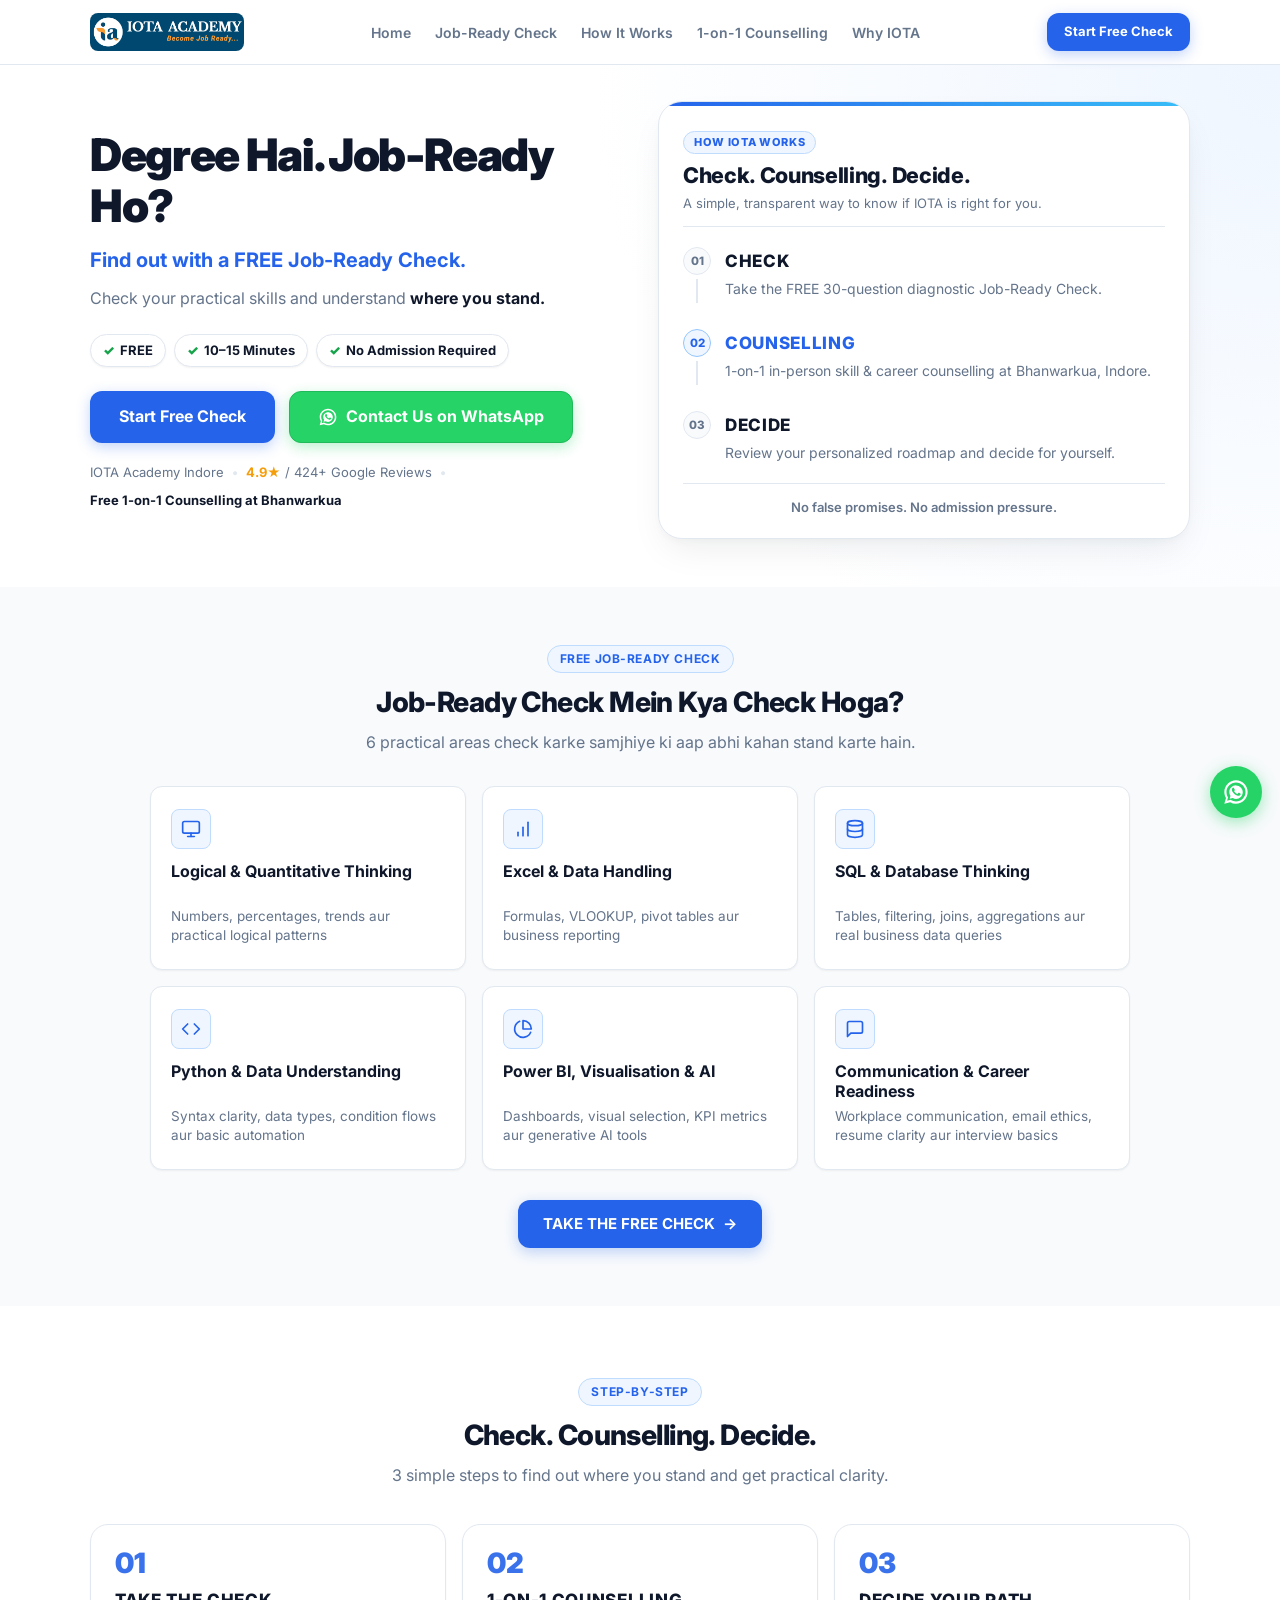
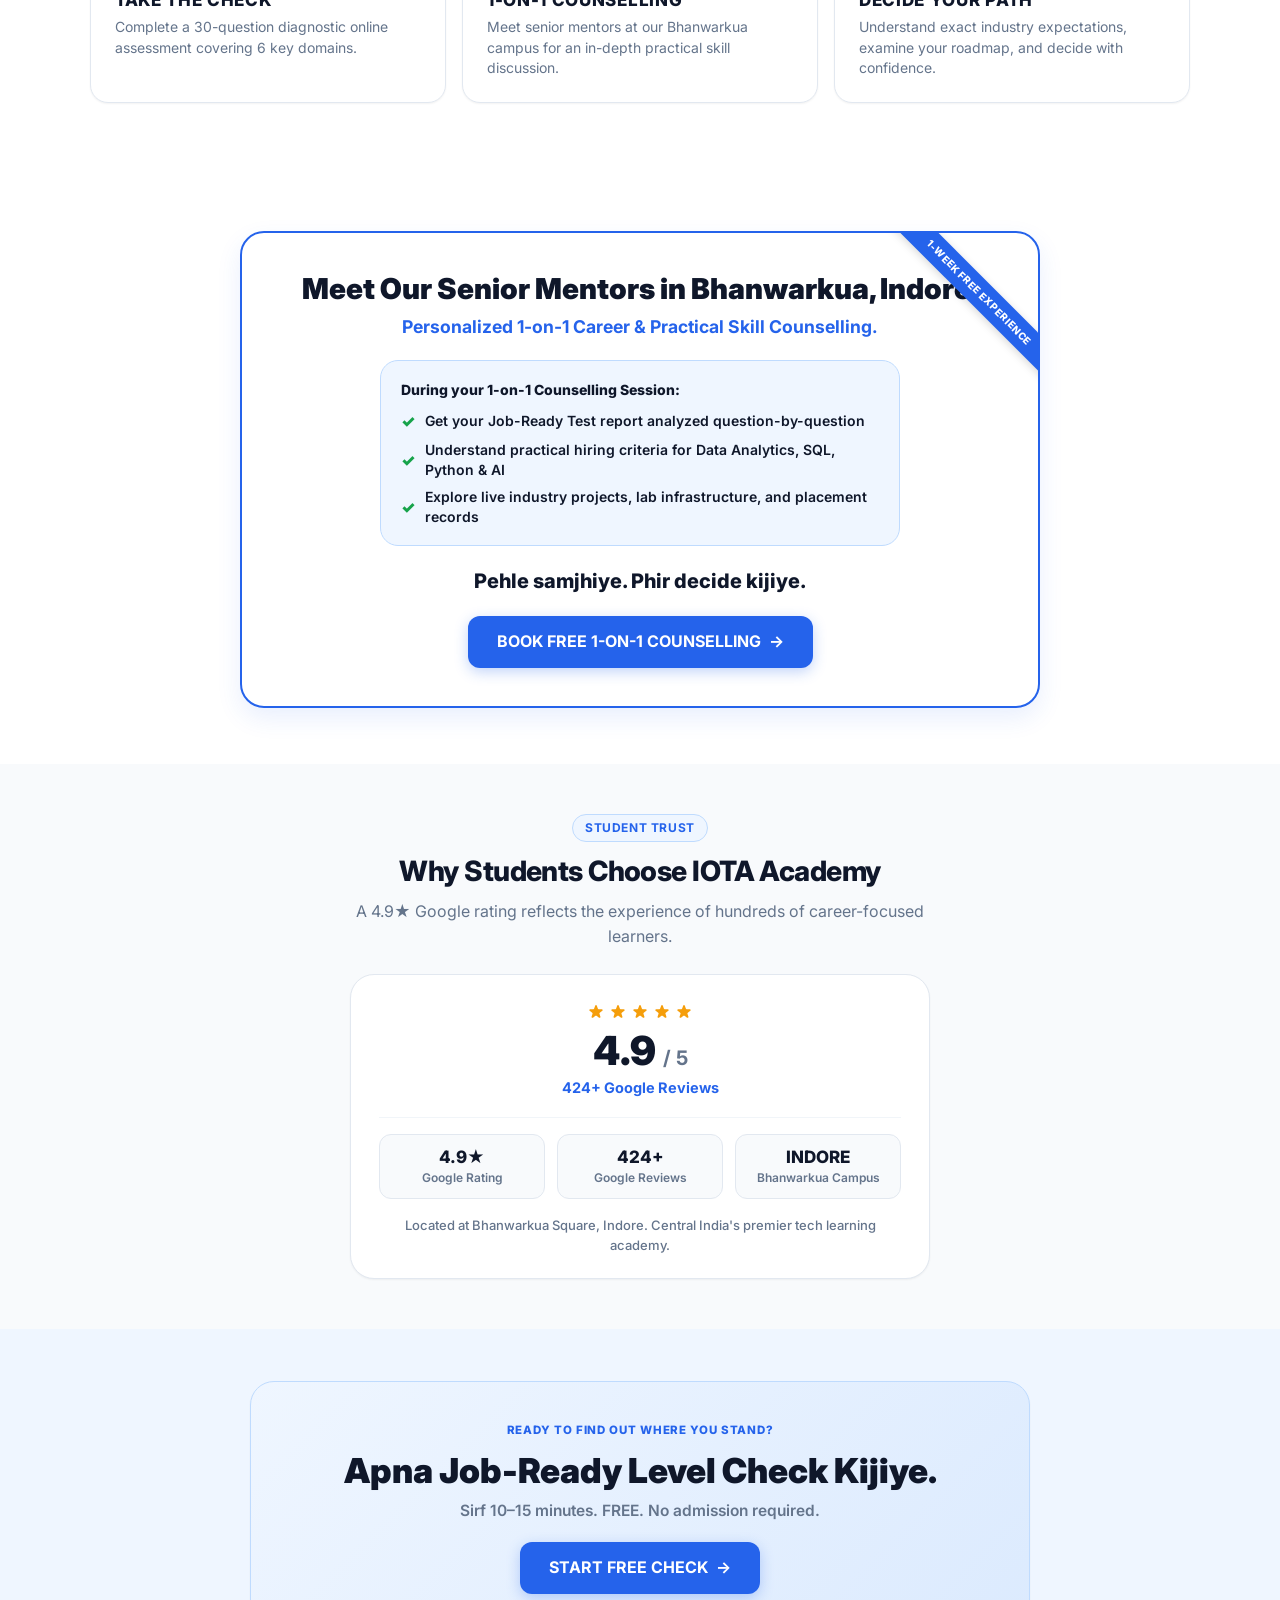
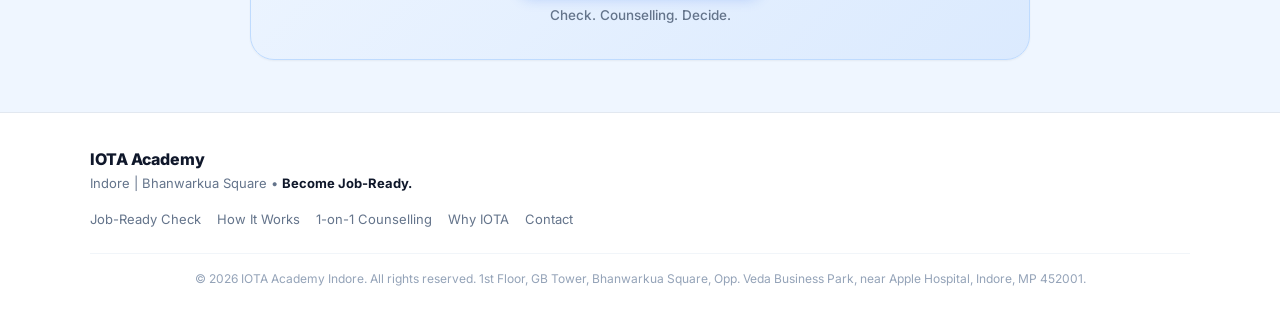
==== indore.html @ 4bb3e41c "update the indore and mandsaur html page with timer" ====
<!DOCTYPE html>
<html lang="en">

<head>
  <meta charset="UTF-8" />
  <meta name="viewport" content="width=device-width, initial-scale=1.0, maximum-scale=5.0" />

  <!-- SEO & Social Meta Tags -->
  <title>FREE Job-Ready Check | IOTA Academy Indore</title>
  <meta name="description"
    content="Take the FREE Job-Ready Check by IOTA Academy Indore (Bhanwarkua). Check your practical skills in Data Analytics, Python, SQL, Power BI & AI and understand where you stand." />
  <meta name="robots" content="index, follow" />

  <!-- Open Graph / Meta Ads Sharing -->
  <meta property="og:type" content="website" />
  <meta property="og:title" content="FREE Job-Ready Check | IOTA Academy Indore" />
  <meta property="og:description"
    content="Check practical skills in Data Analytics, SQL, Python, Excel & AI for free in 10–15 minutes. Bhanwarkua Square, Indore." />
  <meta property="og:site_name" content="IOTA Academy Indore" />

  <!-- Google Font: Inter -->
  <link rel="preconnect" href="https://fonts.googleapis.com" />
  <link rel="preconnect" href="https://fonts.gstatic.com" crossorigin />
  <link href="https://fonts.googleapis.com/css2?family=Inter:wght@400;500;600;700;800;900&display=swap"
    rel="stylesheet" />

  <!-- Main Stylesheet -->
  <link rel="stylesheet" href="css/style.css" />
</head>

<body>

  <!-- =======================================================================
       STICKY HEADER
       ======================================================================= -->
  <header class="site-header" id="site-header">
    <div class="container">
      <div class="header-inner">

        <!-- Brand Logo -->
        <a href="#top" class="brand-logo" aria-label="IOTA Academy Indore Home">
          <img src="logo.jpg" alt="IOTA Academy Logo" class="brand-logo-img" id="brand-logo-img" width="38"
            height="38" />
        </a>

        <!-- Desktop Nav -->
        <nav class="desktop-nav" aria-label="Main Navigation">
          <a href="#top">Home</a>
          <a href="#what-you-check">Job-Ready Check</a>
          <a href="#how-it-works">How It Works</a>
          <a href="#counselling">1-on-1 Counselling</a>
          <a href="#trust">Why IOTA</a>
        </nav>

        <!-- Header CTA -->
        <div class="header-action">
          <button type="button" class="btn btn-primary header-cta-btn js-start-check" id="header-start-btn">
            Start Free Check
          </button>
        </div>

      </div>
    </div>
  </header>

  <!-- =======================================================================
       HERO SECTION
       ======================================================================= -->
  <section class="hero-section" id="top">
    <div class="container">
      <div class="hero-grid">

        <!-- Hero Content (Left) -->
        <div class="hero-content">

          <!-- Exact H1 Copy Required -->
          <h1 class="hero-title">Degree Hai. Job-Ready Ho?</h1>

          <!-- Exact H3 Copy Required -->
          <h3 class="hero-subtitle">Find out with a FREE Job-Ready Check.</h3>

          <p class="hero-description">
            Check your practical skills and understand <strong>where you stand.</strong>
          </p>

          <!-- 3 Benefit Badges Required -->
          <div class="benefit-badges-row">
            <span class="benefit-badge">
              <span class="check-icon">✓</span> FREE
            </span>
            <span class="benefit-badge">
              <span class="check-icon">✓</span> 10–15 Minutes
            </span>
            <span class="benefit-badge">
              <span class="check-icon">✓</span> No Admission Required
            </span>
          </div>

          <!-- Primary CTA & WhatsApp Contact -->
          <div class="hero-cta-wrapper">
            <button type="button" class="btn btn-primary btn-lg js-start-check" id="hero-primary-cta">
              Start Free Check
            </button>
            <a href="https://wa.me/917024040225?text=Hi%20IOTA%20Academy%20Indore%2C%20I%20want%20to%20connect%20regarding%20the%20Job-Ready%20Check."
              target="_blank" rel="noopener noreferrer" class="btn btn-whatsapp btn-lg js-whatsapp-link"
              data-wa-type="HERO_CONTACT" id="hero-whatsapp-cta" title="Chat on WhatsApp (7024040225)">
              <svg class="btn-wa-icon" viewBox="0 0 24 24" width="20" height="20" fill="currentColor"
                aria-hidden="true">
                <path
                  d="M12.031 6.172c-3.181 0-5.767 2.586-5.768 5.766-.001 1.298.38 2.27 1.019 3.287l-.711 2.598 2.664-.698c.95.518 1.777.781 2.796.781 3.182 0 5.768-2.587 5.768-5.768.001-3.182-2.585-5.768-5.768-5.768zm3.393 8.3c-.149.418-.752.766-1.049.809-.272.039-.623.072-1.012-.054-.251-.081-.575-.195-1.013-.383-1.848-.795-3.047-2.673-3.14-2.797-.093-.124-.753-1.002-.753-1.912 0-.91.477-1.357.647-1.543.17-.186.372-.232.496-.232.124 0 .248.001.356.006.114.006.267-.043.418.32.155.372.528 1.288.574 1.381.047.093.078.202.016.326-.062.124-.093.202-.186.31-.093.109-.196.243-.28.326-.093.093-.19.195-.082.381.109.186.482.795 1.034 1.286.711.633 1.311.83 1.497.923.186.093.295.078.404-.047.109-.124.466-.543.59-.73.124-.186.248-.155.418-.093.17.062 1.086.512 1.272.605.186.093.31.14.356.217.047.078.047.45-.102.868zM12 2C6.477 2 2 6.477 2 12c0 1.89.525 3.66 1.438 5.168L2 22l4.98-1.306A9.957 9.957 0 0 0 12 22c5.523 0 10-4.477 10-10S17.523 2 12 2zm0 18.167c-1.604 0-3.096-.454-4.364-1.238l-.313-.193-2.947.773.786-2.87-.212-.338A8.132 8.132 0 0 1 3.833 12c0-4.503 3.664-8.167 8.167-8.167 4.503 0 8.167 3.664 8.167 8.167 0 4.503-3.664 8.167-8.167 8.167z" />
              </svg>
              <span>Contact Us on WhatsApp</span>
            </a>
          </div>

          <!-- Trust & Social Proof Note -->
          <div class="hero-footer-note">
            <span>IOTA Academy Indore</span>
            <span class="dot-sep">•</span>
            <span class="hero-rating-note"><span class="hero-star">4.9★</span> / 424+ Google Reviews</span>
            <span class="dot-sep">•</span>
            <strong>Free 1-on-1 Counselling at Bhanwarkua</strong>
          </div>
        </div>

        <!-- How IOTA Works Card (Right: Check > Counselling > Decide) -->
        <div class="how-iota-card" aria-label="How IOTA Works">
          <div class="how-iota-header">
            <span class="how-iota-tag">HOW IOTA WORKS</span>
            <h3 class="how-iota-title">Check. Counselling. Decide.</h3>
            <p class="how-iota-subheading">A simple, transparent way to know if IOTA is right for you.</p>
          </div>

          <div class="how-iota-steps">
            <!-- STEP 01: CHECK -->
            <div class="how-step-item">
              <div class="step-indicator">
                <span class="step-num">01</span>
                <span class="step-line" aria-hidden="true"></span>
              </div>
              <div class="step-content">
                <h4 class="step-title">CHECK</h4>
                <p class="step-desc">Take the FREE 30-question diagnostic Job-Ready Check.</p>
              </div>
            </div>

            <!-- STEP 02: COUNSELLING (Subtle accent) -->
            <div class="how-step-item how-step-accent">
              <div class="step-indicator">
                <span class="step-num step-num-accent">02</span>
                <span class="step-line" aria-hidden="true"></span>
              </div>
              <div class="step-content">
                <h4 class="step-title">COUNSELLING</h4>
                <p class="step-desc">1-on-1 in-person skill & career counselling at Bhanwarkua, Indore.</p>
              </div>
            </div>

            <!-- STEP 03: DECIDE -->
            <div class="how-step-item">
              <div class="step-indicator">
                <span class="step-num">03</span>
              </div>
              <div class="step-content">
                <h4 class="step-title">DECIDE</h4>
                <p class="step-desc">Review your personalized roadmap and decide for yourself.</p>
              </div>
            </div>
          </div>

          <!-- Bottom Reassurance -->
          <div class="how-iota-footer">
            <p class="how-footer-text">No false promises. No admission pressure.</p>
          </div>
        </div>

      </div>
    </div>
  </section>

  <!-- =======================================================================
       WHAT WILL YOU CHECK SECTION
       ======================================================================= -->
  <section class="section-padding bg-slate-section" id="what-you-check">
    <div class="container">
      <div class="section-header">
        <span class="section-tag">FREE JOB-READY CHECK</span>
        <h2 class="section-title">Job-Ready Check Mein Kya Check Hoga?</h2>
        <p class="section-subtitle">
          6 practical areas check karke samjhiye ki aap abhi kahan stand karte hain.
        </p>
      </div>

      <div class="skills-grid">
        <!-- Card 1: Logical & Quantitative Thinking -->
        <div class="skill-card">
          <div class="skill-icon-wrap" aria-hidden="true">
            <svg class="skill-icon" viewBox="0 0 24 24" width="20" height="20" fill="none" stroke="currentColor"
              stroke-width="2" stroke-linecap="round" stroke-linejoin="round">
              <rect x="2" y="3" width="20" height="14" rx="2" ry="2"></rect>
              <line x1="8" y1="21" x2="16" y2="21"></line>
              <line x1="12" y1="17" x2="12" y2="21"></line>
            </svg>
          </div>
          <div class="skill-info">
            <h3 class="skill-title">Logical & Quantitative Thinking</h3>
            <p class="skill-desc">Numbers, percentages, trends aur practical logical patterns</p>
          </div>
        </div>

        <!-- Card 2: Excel & Data Handling -->
        <div class="skill-card">
          <div class="skill-icon-wrap" aria-hidden="true">
            <svg class="skill-icon" viewBox="0 0 24 24" width="20" height="20" fill="none" stroke="currentColor"
              stroke-width="2" stroke-linecap="round" stroke-linejoin="round">
              <line x1="12" y1="20" x2="12" y2="10"></line>
              <line x1="18" y1="20" x2="18" y2="4"></line>
              <line x1="6" y1="20" x2="6" y2="16"></line>
            </svg>
          </div>
          <div class="skill-info">
            <h3 class="skill-title">Excel & Data Handling</h3>
            <p class="skill-desc">Formulas, VLOOKUP, pivot tables aur business reporting</p>
          </div>
        </div>

        <!-- Card 3: SQL & Database Thinking -->
        <div class="skill-card">
          <div class="skill-icon-wrap" aria-hidden="true">
            <svg class="skill-icon" viewBox="0 0 24 24" width="20" height="20" fill="none" stroke="currentColor"
              stroke-width="2" stroke-linecap="round" stroke-linejoin="round">
              <ellipse cx="12" cy="5" rx="9" ry="3"></ellipse>
              <path d="M21 12c0 1.66-4 3-9 3s-9-1.34-9-3"></path>
              <path d="M3 5v14c0 1.66 4 3 9 3s9-1.34 9-3V5"></path>
            </svg>
          </div>
          <div class="skill-info">
            <h3 class="skill-title">SQL & Database Thinking</h3>
            <p class="skill-desc">Tables, filtering, joins, aggregations aur real business data queries</p>
          </div>
        </div>

        <!-- Card 4: Python & Data Understanding -->
        <div class="skill-card">
          <div class="skill-icon-wrap" aria-hidden="true">
            <svg class="skill-icon" viewBox="0 0 24 24" width="20" height="20" fill="none" stroke="currentColor"
              stroke-width="2" stroke-linecap="round" stroke-linejoin="round">
              <polyline points="16 18 22 12 16 6"></polyline>
              <polyline points="8 6 2 12 8 18"></polyline>
            </svg>
          </div>
          <div class="skill-info">
            <h3 class="skill-title">Python & Data Understanding</h3>
            <p class="skill-desc">Syntax clarity, data types, condition flows aur basic automation</p>
          </div>
        </div>

        <!-- Card 5: Power BI, Visualisation & AI -->
        <div class="skill-card">
          <div class="skill-icon-wrap" aria-hidden="true">
            <svg class="skill-icon" viewBox="0 0 24 24" width="20" height="20" fill="none" stroke="currentColor"
              stroke-width="2" stroke-linecap="round" stroke-linejoin="round">
              <path d="M21.21 15.89A10 10 0 1 1 8 2.83"></path>
              <path d="M22 12A10 10 0 0 0 12 2v10z"></path>
            </svg>
          </div>
          <div class="skill-info">
            <h3 class="skill-title">Power BI, Visualisation & AI</h3>
            <p class="skill-desc">Dashboards, visual selection, KPI metrics aur generative AI tools</p>
          </div>
        </div>

        <!-- Card 6: Communication & Career Readiness -->
        <div class="skill-card">
          <div class="skill-icon-wrap" aria-hidden="true">
            <svg class="skill-icon" viewBox="0 0 24 24" width="20" height="20" fill="none" stroke="currentColor"
              stroke-width="2" stroke-linecap="round" stroke-linejoin="round">
              <path d="M21 15a2 2 0 0 1-2 2H7l-4 4V5a2 2 0 0 1 2-2h14a2 2 0 0 1 2 2z"></path>
            </svg>
          </div>
          <div class="skill-info">
            <h3 class="skill-title">Communication & Career Readiness</h3>
            <p class="skill-desc">Workplace communication, email ethics, resume clarity aur interview basics</p>
          </div>
        </div>
      </div>

      <!-- Mid CTA -->
      <div class="section-cta-wrap">
        <button type="button" class="btn btn-primary js-start-check" id="skills-cta-btn">
          TAKE THE FREE CHECK
          <span aria-hidden="true">→</span>
        </button>
      </div>
    </div>
  </section>

  <!-- =======================================================================
       HOW IT WORKS SECTION (Check > Counselling > Decide)
       ======================================================================= -->
  <section class="section-padding bg-white" id="how-it-works">
    <div class="container">
      <div class="section-header">
        <span class="section-tag">Step-by-Step</span>
        <h2 class="section-title">Check. Counselling. Decide.</h2>
        <p class="section-subtitle">
          3 simple steps to find out where you stand and get practical clarity.
        </p>
      </div>

      <div class="steps-grid">
        <!-- Step 1 -->
        <div class="step-card">
          <div class="step-number">01</div>
          <h3 class="step-title">Take the Check</h3>
          <p class="step-desc">Complete a 30-question diagnostic online assessment covering 6 key domains.</p>
        </div>

        <!-- Step 2 -->
        <div class="step-card">
          <div class="step-number">02</div>
          <h3 class="step-title">1-on-1 Counselling</h3>
          <p class="step-desc">Meet senior mentors at our Bhanwarkua campus for an in-depth practical skill discussion.</p>
        </div>

        <!-- Step 3 -->
        <div class="step-card">
          <div class="step-number">03</div>
          <h3 class="step-title">Decide Your Path</h3>
          <p class="step-desc">Understand exact industry expectations, examine your roadmap, and decide with confidence.</p>
        </div>
      </div>
    </div>
  </section>

  <!-- =======================================================================
       1-ON-1 COUNSELLING SECTION (Indore Bhanwarkua Campus)
       ======================================================================= -->
  <section class="experience-section bg-white" id="counselling">
    <div class="container">
      <div class="experience-banner-card">

        <h2 class="experience-title">Meet Our Senior Mentors in Bhanwarkua, Indore.</h2>
        <h3 class="experience-subheading">Personalized 1-on-1 Career & Practical Skill Counselling.</h3>

        <div class="experience-checklist">
          <div class="checklist-intro">During your 1-on-1 Counselling Session:</div>
          <div class="checklist-item">
            <span class="chk">✓</span>
            <span>Get your Job-Ready Test report analyzed question-by-question</span>
          </div>
          <div class="checklist-item">
            <span class="chk">✓</span>
            <span>Understand practical hiring criteria for Data Analytics, SQL, Python & AI</span>
          </div>
          <div class="checklist-item">
            <span class="chk">✓</span>
            <span>Explore live industry projects, lab infrastructure, and placement records</span>
          </div>
        </div>

        <div class="experience-tagline">Pehle samjhiye. Phir decide kijiye.</div>

        <button type="button" class="btn btn-primary btn-lg js-book-counselling" id="counselling-cta-btn">
          BOOK FREE 1-ON-1 COUNSELLING
          <span aria-hidden="true">→</span>
        </button>
      </div>
    </div>
  </section>

  <!-- =======================================================================
       TRUST SECTION (4.9★ / 424+ Reviews)
       ======================================================================= -->
  <section class="section-padding bg-slate-section" id="trust">
    <div class="container">
      <div class="section-header trust-header">
        <span class="section-tag">STUDENT TRUST</span>
        <h2 class="section-title">Why Students Choose IOTA Academy</h2>
        <p class="section-subtitle">
          A 4.9★ Google rating reflects the experience of hundreds of career-focused learners.
        </p>
      </div>

      <div class="trust-stat-box">
        <!-- Main Review Proof -->
        <div class="trust-rating-main">
          <div class="trust-stars-row" aria-label="5 out of 5 stars">
            <svg class="star-icon" viewBox="0 0 20 20" fill="currentColor" width="18" height="18" aria-hidden="true">
              <path
                d="M9.049 2.927c.3-.921 1.603-.921 1.902 0l1.07 3.292a1 1 0 00.95.69h3.462c.969 0 1.371 1.24.588 1.81l-2.8 2.034a1 1 0 00-.364 1.118l1.07 3.292c.3.921-.755 1.688-1.54 1.118l-2.8-2.034a1 1 0 00-1.175 0l-2.8 2.034c-.784.57-1.838-.197-1.539-1.118l1.07-3.292a1 1 0 00-.364-1.118L2.98 8.72c-.783-.57-.38-1.81.588-1.81h3.461a1 1 0 00.951-.69l1.07-3.292z" />
            </svg>
            <svg class="star-icon" viewBox="0 0 20 20" fill="currentColor" width="18" height="18" aria-hidden="true">
              <path
                d="M9.049 2.927c.3-.921 1.603-.921 1.902 0l1.07 3.292a1 1 0 00.95.69h3.462c.969 0 1.371 1.24.588 1.81l-2.8 2.034a1 1 0 00-.364 1.118l1.07 3.292c.3.921-.755 1.688-1.54 1.118l-2.8-2.034a1 1 0 00-1.175 0l-2.8 2.034c-.784.57-1.838-.197-1.539-1.118l1.07-3.292a1 1 0 00-.364-1.118L2.98 8.72c-.783-.57-.38-1.81.588-1.81h3.461a1 1 0 00.951-.69l1.07-3.292z" />
            </svg>
            <svg class="star-icon" viewBox="0 0 20 20" fill="currentColor" width="18" height="18" aria-hidden="true">
              <path
                d="M9.049 2.927c.3-.921 1.603-.921 1.902 0l1.07 3.292a1 1 0 00.95.69h3.462c.969 0 1.371 1.24.588 1.81l-2.8 2.034a1 1 0 00-.364 1.118l1.07 3.292c.3.921-.755 1.688-1.54 1.118l-2.8-2.034a1 1 0 00-1.175 0l-2.8 2.034c-.784.57-1.838-.197-1.539-1.118l1.07-3.292a1 1 0 00-.364-1.118L2.98 8.72c-.783-.57-.38-1.81.588-1.81h3.461a1 1 0 00.951-.69l1.07-3.292z" />
            </svg>
            <svg class="star-icon" viewBox="0 0 20 20" fill="currentColor" width="18" height="18" aria-hidden="true">
              <path
                d="M9.049 2.927c.3-.921 1.603-.921 1.902 0l1.07 3.292a1 1 0 00.95.69h3.462c.969 0 1.371 1.24.588 1.81l-2.8 2.034a1 1 0 00-.364 1.118l1.07 3.292c.3.921-.755 1.688-1.54 1.118l-2.8-2.034a1 1 0 00-1.175 0l-2.8 2.034c-.784.57-1.838-.197-1.539-1.118l1.07-3.292a1 1 0 00-.364-1.118L2.98 8.72c-.783-.57-.38-1.81.588-1.81h3.461a1 1 0 00.951-.69l1.07-3.292z" />
            </svg>
            <svg class="star-icon" viewBox="0 0 20 20" fill="currentColor" width="18" height="18" aria-hidden="true">
              <path
                d="M9.049 2.927c.3-.921 1.603-.921 1.902 0l1.07 3.292a1 1 0 00.95.69h3.462c.969 0 1.371 1.24.588 1.81l-2.8 2.034a1 1 0 00-.364 1.118l1.07 3.292c.3.921-.755 1.688-1.54 1.118l-2.8-2.034a1 1 0 00-1.175 0l-2.8 2.034c-.784.57-1.838-.197-1.539-1.118l1.07-3.292a1 1 0 00-.364-1.118L2.98 8.72c-.783-.57-.38-1.81.588-1.81h3.461a1 1 0 00.951-.69l1.07-3.292z" />
            </svg>
          </div>

          <div class="trust-score">
            4.9 <span class="trust-scale">/ 5</span>
          </div>
          <div class="trust-reviews-count">424+ Google Reviews</div>
        </div>

        <!-- 3 Compact Supporting Trust Proof Blocks -->
        <div class="trust-signals-row">
          <div class="trust-signal-item">
            <span class="trust-signal-value">4.9★</span>
            <span class="trust-signal-label">Google Rating</span>
          </div>
          <div class="trust-signal-item">
            <span class="trust-signal-value">424+</span>
            <span class="trust-signal-label">Google Reviews</span>
          </div>
          <div class="trust-signal-item">
            <span class="trust-signal-value">INDORE</span>
            <span class="trust-signal-label">Bhanwarkua Campus</span>
          </div>
        </div>

        <p class="trust-branch-note">
          Located at Bhanwarkua Square, Indore. Central India's premier tech learning academy.
        </p>
      </div>
    </div>
  </section>

  <!-- =======================================================================
       FINAL CTA SECTION
       ======================================================================= -->
  <section class="section-padding bg-light-blue-section" id="final-cta">
    <div class="container">
      <div class="final-cta-card">
        <span class="final-cta-tag">READY TO FIND OUT WHERE YOU STAND?</span>
        <h2 class="final-cta-title">Apna Job-Ready Level Check Kijiye.</h2>
        <p class="final-cta-sub">Sirf 10–15 minutes. FREE. No admission required.</p>

        <div class="final-cta-action">
          <button type="button" class="btn btn-primary btn-lg js-start-check" id="final-cta-btn">
            START FREE CHECK
            <span aria-hidden="true">→</span>
          </button>
        </div>

        <p class="final-cta-reassurance">Check. Counselling. Decide.</p>
      </div>
    </div>
  </section>

  <!-- =======================================================================
       FOOTER
       ======================================================================= -->
  <footer class="site-footer">
    <div class="container">
      <div class="footer-top">
        <div class="footer-brand">
          <h4>IOTA Academy</h4>
          <p>Indore | Bhanwarkua Square • <strong>Become Job-Ready.</strong></p>
        </div>
        <div class="footer-nav">
          <a href="#top" class="js-start-check">Job-Ready Check</a>
          <a href="#how-it-works">How It Works</a>
          <a href="#counselling">1-on-1 Counselling</a>
          <a href="#trust">Why IOTA</a>
          <a href="#" class="js-whatsapp-link" data-wa-type="DEFAULT">Contact</a>
        </div>
      </div>
      <div class="footer-bottom">
        &copy; <span id="current-year">2025</span> IOTA Academy Indore. All rights reserved. 1st Floor, GB Tower, Bhanwarkua Square, Opp. Veda Business Park, near Apple Hospital, Indore, MP 452001.
      </div>
    </div>
  </footer>

  <!-- =======================================================================
       STICKY MOBILE CTA (Always visible on mobile scroll)
       ======================================================================= -->
  <div class="sticky-mobile-cta" id="sticky-mobile-cta">
    <button type="button" class="btn btn-primary btn-full js-start-check" id="mobile-sticky-btn">
      START FREE JOB-READY CHECK →
    </button>
  </div>

  <!-- =======================================================================
       FLOATING WHATSAPP BUTTON
       ======================================================================= -->
  <button type="button" class="floating-whatsapp-btn js-whatsapp-link" data-wa-type="DEFAULT"
    aria-label="Contact IOTA Academy Indore on WhatsApp" title="Chat on WhatsApp">
    <svg class="floating-wa-icon" viewBox="0 0 24 24" width="28" height="28" fill="currentColor" aria-hidden="true">
      <path
        d="M12.031 6.172c-3.181 0-5.767 2.586-5.768 5.766-.001 1.298.38 2.27 1.019 3.287l-.711 2.598 2.664-.698c.95.518 1.777.781 2.796.781 3.182 0 5.768-2.587 5.768-5.768.001-3.182-2.585-5.768-5.768-5.768zm3.393 8.3c-.149.418-.752.766-1.049.809-.272.039-.623.072-1.012-.054-.251-.081-.575-.195-1.013-.383-1.848-.795-3.047-2.673-3.14-2.797-.093-.124-.753-1.002-.753-1.912 0-.91.477-1.357.647-1.543.17-.186.372-.232.496-.232.124 0 .248.001.356.006.114.006.267-.043.418.32.155.372.528 1.288.574 1.381.047.093.078.202.016.326-.062.124-.093.202-.186.31-.093.109-.196.243-.28.326-.093.093-.19.195-.082.381.109.186.482.795 1.034 1.286.711.633 1.311.83 1.497.923.186.093.295.078.404-.047.109-.124.466-.543.59-.73.124-.186.248-.155.418-.093.17.062 1.086.512 1.272.605.186.093.31.14.356.217.047.078.047.45-.102.868zM12 2C6.477 2 2 6.477 2 12c0 1.89.525 3.66 1.438 5.168L2 22l4.98-1.306A9.957 9.957 0 0 0 12 22c5.523 0 10-4.477 10-10S17.523 2 12 2zm0 18.167c-1.604 0-3.096-.454-4.364-1.238l-.313-.193-2.947.773.786-2.87-.212-.338A8.132 8.132 0 0 1 3.833 12c0-4.503 3.664-8.167 8.167-8.167 4.503 0 8.167 3.664 8.167 8.167 0 4.503-3.664 8.167-8.167 8.167z" />
    </svg>
  </button>

  <!-- =======================================================================
       ASSESSMENT MULTI-STEP MODAL
       ======================================================================= -->
  <div class="modal-overlay hidden" id="assessment-modal" role="dialog" aria-modal="true"
    aria-labelledby="assessment-modal-title">
    <div class="modal-card">

      <!-- Modal Header -->
      <div class="modal-header">
        <h2 class="modal-title" id="assessment-modal-title">
          Job-Ready Check • IOTA Academy Indore
        </h2>
        <div class="modal-header-actions">
          <div class="quiz-timer-badge header-timer-badge hidden" id="header-quiz-timer" aria-label="Time Remaining">
            <svg class="timer-icon" viewBox="0 0 24 24" width="14" height="14" fill="none" stroke="currentColor" stroke-width="2.2" stroke-linecap="round" stroke-linejoin="round">
              <circle cx="12" cy="12" r="10"></circle>
              <polyline points="12 6 12 12 16 14"></polyline>
            </svg>
            <span class="timer-digits" id="header-timer-display">20:00</span>
          </div>
          <button type="button" class="modal-close-btn js-close-modal" aria-label="Close modal">
            ✕
          </button>
        </div>
      </div>

      <!-- Modal Body (Steps Container) -->
      <div class="modal-body" id="modal-body-container">

        <!-- STEP 0: INSTRUCTIONS / GUIDELINES VIEW -->
        <div id="instruction-step-view">
          <div class="instruction-header-box">
            <h3 class="instruction-heading">Test Dene Se Pehle Yeh Zaroor Padhein</h3>
            <p class="instruction-sub">
              Yeh test aapki current practical job-readiness ko accurately measure karne ke liye banaya gaya hai.
            </p>
          </div>

          <div class="instruction-guidelines-wrap">
            <h4 class="guidelines-title">Zaroori Nirdesh (Guidelines):</h4>

            <div class="guidelines-list">
              <div class="guideline-card">
                <span class="guideline-icon">⏱️</span>
                <div class="guideline-text">
                  <strong>20 Minutes Timer:</strong> Test ke liye 20 min milenge. Time khatam hone par test auto-submit ho jayega.
                </div>
              </div>

              <div class="guideline-card">
                <span class="guideline-icon">🎯</span>
                <div class="guideline-text">
                  <strong>Diagnostic Evaluation:</strong> Har question ka answer dhyan se select karein. Negative marking nahi hai.
                </div>
              </div>

              <div class="guideline-card">
                <span class="guideline-icon">🚫</span>
                <div class="guideline-text">
                  <strong>No Guesswork:</strong> Apne actual practical knowledge se answer dein taaki result accurate mile.
                </div>
              </div>

              <div class="guideline-card">
                <span class="guideline-icon">📊</span>
                <div class="guideline-text">
                  <strong>Instant Scorecard:</strong> Test khatam hote hi detailed report milegi.
                </div>
              </div>
            </div>
          </div>

          <!-- Checkbox Confirmation Card -->
          <div class="instruction-confirm-card">
            <label class="confirm-checkbox-label" for="instruction-confirm-checkbox">
              <input type="checkbox" id="instruction-confirm-checkbox" class="confirm-checkbox-input" />
              <span class="custom-checkbox-box" aria-hidden="true"></span>
              <span class="confirm-checkbox-text">
                Maine instructions padh liye hain aur main test shuru karne ke liye taiyar hoon.
              </span>
            </label>
          </div>

          <!-- Proceed Button -->
          <div class="instruction-action-wrap">
            <button type="button" class="btn btn-primary btn-full btn-lg" id="instruction-proceed-btn" disabled>
              Test Shuru Karein (Proceed) →
            </button>
            <p class="instruction-btn-hint" id="instruction-btn-hint">
              Kripya test shuru karne ke liye upar tick karein.
            </p>
          </div>
        </div>

        <!-- STEP 1: QUIZ QUESTIONS VIEW -->
        <div id="quiz-step-view" class="hidden">
          <div class="quiz-top-bar">
            <div class="quiz-meta-row">
              <span class="quiz-counter" id="quiz-counter">Question 1 of 30</span>
              <div class="quiz-timer-badge" id="quiz-timer-badge" aria-label="Time Remaining">
                <svg class="timer-icon" viewBox="0 0 24 24" width="16" height="16" fill="none" stroke="currentColor" stroke-width="2.2" stroke-linecap="round" stroke-linejoin="round">
                  <circle cx="12" cy="12" r="10"></circle>
                  <polyline points="12 6 12 12 16 14"></polyline>
                </svg>
                <span class="timer-label">Time Left:</span>
                <span class="timer-digits" id="quiz-timer-display">20:00</span>
              </div>
              <span class="quiz-category-tag" id="quiz-category-badge">🧮 Logical & Quantitative Thinking</span>
            </div>
            <div class="progress-track" role="progressbar" aria-valuenow="10" aria-valuemin="0" aria-valuemax="100">
              <div class="progress-fill" id="quiz-progress-bar"></div>
            </div>
          </div>

          <h3 class="question-heading" id="quiz-question-text">
            Question text loading...
          </h3>

          <div class="options-list" id="quiz-options-container" role="radiogroup">
            <!-- Dynamic options rendered by assessment-indore.js -->
          </div>

          <!-- Mandatory Option Alert -->
          <div class="quiz-error-alert hidden" id="quiz-mandatory-alert" role="alert" aria-live="polite">
            <span class="alert-icon">⚠️</span>
            <span>Aage badhne ke liye kripya ek option select karein.</span>
          </div>

          <!-- Question Navigation -->
          <div class="quiz-nav-row">
            <button type="button" class="btn btn-secondary" id="quiz-prev-btn" style="visibility: hidden;">
              ← Previous
            </button>
            <button type="button" class="btn btn-primary" id="quiz-next-btn">
              Next Question →
            </button>
          </div>
        </div>

        <!-- STEP 2: LEAD CAPTURE VIEW -->
        <div id="lead-step-view" class="hidden">
          <!-- Timeout Alert (Shown only when 20 min timer expires) -->
          <div id="quiz-timeout-alert" class="quiz-timeout-alert hidden" role="alert">
            <span class="timeout-alert-icon">⏰</span>
            <div class="timeout-alert-content">
              <strong class="timeout-alert-title">Samay Samapt (Time's Up)!</strong>
              <p class="timeout-alert-text">
                Aapka 20 minutes ka exam time complete ho gaya hai aur test automatically submit kar diya gaya hai. Kripya apna scorecard dekhne ke liye apni details bharein.
              </p>
            </div>
          </div>

          <div class="lead-view-header">
            <div class="lead-ready-badge">Assessment Complete!</div>
            <h3 class="lead-main-title">Apna Scorecard Dekhein</h3>
            <p class="lead-subtitle">
              Apni details enter karein taaki aapko instant scorecard mil sake.
            </p>
          </div>

          <form id="lead-capture-form" novalidate>
            <div class="form-group">
              <label class="form-label" for="lead-name">Aapka Poora Naam (Full Name) *</label>
              <input type="text" id="lead-name" class="form-control" placeholder="Jaise: Rahul Sharma" required />
            </div>

            <div class="form-group">
              <label class="form-label" for="lead-phone">WhatsApp Number *</label>
              <div class="phone-input-wrap">
                <span class="phone-prefix">+91</span>
                <input type="tel" id="lead-phone" class="form-control" placeholder="10-digit WhatsApp number"
                  maxlength="10" required />
              </div>
            </div>

            <div id="lead-error-msg" class="form-error-msg hidden" role="alert"></div>

            <div style="margin-top: 20px;">
              <button type="submit" class="btn btn-primary btn-full btn-lg" id="lead-submit-btn">
                SHOW MY JOB-READY SCORE
              </button>
            </div>
          </form>
        </div>

        <!-- STEP 3: RESULT PAGE VIEW -->
        <div id="result-step-view" class="hidden">

          <!-- Score Box -->
          <div class="result-header-box">
            <h3 class="result-main-title">Your Job-Ready Score</h3>
            <div class="result-score-highlight" id="result-score-val">-- / 100</div>
            <div class="result-student-tag" id="result-student-name">Report</div>

            <div class="encouraging-box" id="result-encouraging-box">
              <strong style="color: #2563eb; display: block; margin-bottom: 4px;" id="result-stage-title">Report
                Generating...</strong>
              <span id="result-stage-desc">Your personalized job-readiness diagnosis will appear here.</span>
            </div>
          </div>

          <!-- Category Breakdown -->
          <div class="result-skills-wrap">
            <h4 class="result-section-heading">Skill Breakdown</h4>
            <div id="result-categories-container">
              <!-- Rendered dynamically by assessment-indore.js -->
            </div>
          </div>

          <!-- Result CTA Card connecting to Indore Branch -->
          <div class="result-cta-card">
            <h3>Book Your Free 1-on-1 Career Counselling</h3>
            <p>Visit IOTA Academy Indore (Bhanwarkua) and get your practical roadmap, doubts, and skill gaps assessed in person.</p>

            <div class="result-cta-buttons">
              <button type="button" class="btn btn-primary js-book-counselling">
                BOOK FREE 1-ON-1 COUNSELLING
              </button>
              <button type="button" class="btn btn-whatsapp js-whatsapp-link" data-wa-type="AFTER_ASSESSMENT">
                <svg class="btn-wa-icon" viewBox="0 0 24 24" width="18" height="18" fill="currentColor"
                  aria-hidden="true">
                  <path
                    d="M12.031 6.172c-3.181 0-5.767 2.586-5.768 5.766-.001 1.298.38 2.27 1.019 3.287l-.711 2.598 2.664-.698c.95.518 1.777.781 2.796.781 3.182 0 5.768-2.587 5.768-5.768.001-3.182-2.585-5.768-5.768-5.768zm3.393 8.3c-.149.418-.752.766-1.049.809-.272.039-.623.072-1.012-.054-.251-.081-.575-.195-1.013-.383-1.848-.795-3.047-2.673-3.14-2.797-.093-.124-.753-1.002-.753-1.912 0-.91.477-1.357.647-1.543.17-.186.372-.232.496-.232.124 0 .248.001.356.006.114.006.267-.043.418.32.155.372.528 1.288.574 1.381.047.093.078.202.016.326-.062.124-.093.202-.186.31-.093.109-.196.243-.28.326-.093.093-.19.195-.082.381.109.186.482.795 1.034 1.286.711.633 1.311.83 1.497.923.186.093.295.078.404-.047.109-.124.466-.543.59-.73.124-.186.248-.155.418-.093.17.062 1.086.512 1.272.605.186.093.31.14.356.217.047.078.047.45-.102.868zM12 2C6.477 2 2 6.477 2 12c0 1.89.525 3.66 1.438 5.168L2 22l4.98-1.306A9.957 9.957 0 0 0 12 22c5.523 0 10-4.477 10-10S17.523 2 12 2zm0 18.167c-1.604 0-3.096-.454-4.364-1.238l-.313-.193-2.947.773.786-2.87-.212-.338A8.132 8.132 0 0 1 3.833 12c0-4.503 3.664-8.167 8.167-8.167 4.503 0 8.167 3.664 8.167 8.167 0 4.503-3.664 8.167-8.167 8.167z" />
                </svg>
                <span>WhatsApp Us</span>
              </button>
            </div>
          </div>

        </div>

      </div>
    </div>
  </div>

  <!-- =======================================================================
       1-ON-1 COUNSELLING BOOKING MODAL (Indore Bhanwarkua Campus Walk-In)
       ======================================================================= -->
  <div class="modal-overlay hidden" id="counselling-booking-modal" role="dialog" aria-modal="true">
    <div class="modal-card" style="max-width: 480px;">
      <div class="modal-header">
        <h4 style="font-weight: 800; font-size: 15px; color: #0f172a;">
          Book Free 1-on-1 Counselling at Bhanwarkua
        </h4>
        <button type="button" class="modal-close-btn"
          onclick="IOTA_ASSESSMENT.closeCounsellingBooking()">✕</button>
      </div>
      <div class="modal-body">
        <p style="font-size: 13.5px; color: #64748b; margin-bottom: 18px;">
          Meet senior mentors at <strong>IOTA Academy Indore (Bhanwarkua)</strong> for a personalized practical
          skill evaluation and career roadmap session.
        </p>
        <form id="counselling-booking-form">
          <div class="form-group">
            <label class="form-label" for="counselling-name">Your Name</label>
            <input type="text" id="counselling-name" class="form-control" placeholder="Enter your full name" required />
          </div>
          <div class="form-group">
            <label class="form-label" for="counselling-phone">WhatsApp Number</label>
            <div class="phone-input-wrap">
              <span class="phone-prefix">+91</span>
              <input type="tel" id="counselling-phone" class="form-control" placeholder="10-digit number" maxlength="10"
                required />
            </div>
          </div>
          <div class="form-group">
            <label class="form-label" for="counselling-date">
              Preferred Date <span style="font-size: 11px; font-weight: normal; color: #64748b;">(Optional)</span>
            </label>
            <input type="date" id="counselling-date" class="form-control" />
          </div>
          <div class="form-group">
            <label class="form-label" for="counselling-time">
              Preferred Time Slot <span style="font-size: 11px; font-weight: normal; color: #64748b;">(Optional)</span>
            </label>
            <select id="counselling-time" class="form-control">
              <option value="Any Time Slot / Flexible" selected>Any Time Slot / Flexible</option>
              <option value="Morning (10:00 AM - 1:00 PM)">Morning (10:00 AM - 1:00 PM)</option>
              <option value="Afternoon (2:00 PM - 5:00 PM)">Afternoon (2:00 PM - 5:00 PM)</option>
              <option value="Evening (5:00 PM - 7:00 PM)">Evening (5:00 PM - 7:00 PM)</option>
            </select>
          </div>
          <button type="submit" class="btn btn-primary btn-full btn-lg" style="margin-top: 10px;">
            CONFIRM MY FREE 1-ON-1 COUNSELLING
          </button>
        </form>
      </div>
    </div>
  </div>

  <!-- =======================================================================
       SUCCESS CONFIRMATION ALERT MODAL (Call, Address, WhatsApp)
       ======================================================================= -->
  <div class="modal-overlay hidden" id="success-alert-modal" role="dialog" aria-modal="true">
    <div class="modal-card" style="max-width: 480px; text-align: center;">
      <div class="modal-header">
        <h4 style="font-weight: 800; font-size: 15px; color: #0f172a;">
          Request Received
        </h4>
        <button type="button" class="modal-close-btn" onclick="IOTA_ASSESSMENT.closeSuccessModal()">✕</button>
      </div>
      <div class="modal-body" style="padding: 24px 20px;">
        <div class="success-icon-badge">✓</div>
        <h3 id="success-modal-title" style="font-size: 1.35rem; font-weight: 800; color: #0f172a; margin-bottom: 6px;">
          Booking Confirmed!
        </h3>
        <p id="success-modal-desc" style="font-size: 13.5px; color: #64748b; margin-bottom: 20px; line-height: 1.5;">
          Thank you! We have received your details. Our Indore mentor team will connect with you shortly.
        </p>

        <!-- 3 Contact & Location Options -->
        <div class="success-options-grid">

          <!-- 1. CALL OPTION -->
          <a id="success-call-btn" href="tel:7024040225" class="success-action-card success-call">
            <div class="success-action-icon">📞</div>
            <div class="success-action-info">
              <span class="success-action-label">Call Coordinator Directly</span>
              <strong class="success-action-value">+91 7024040225</strong>
            </div>
            <span class="success-action-arrow">→</span>
          </a>

          <!-- 2. WHATSAPP OPTION -->
          <a id="success-wa-btn" href="#" class="success-action-card success-whatsapp js-whatsapp-link"
            data-wa-type="AFTER_ASSESSMENT">
            <div class="success-action-icon">💬</div>
            <div class="success-action-info">
              <span class="success-action-label">Instant Chat on WhatsApp</span>
              <strong class="success-action-value">Connect on WhatsApp</strong>
            </div>
            <span class="success-action-arrow">→</span>
          </a>

          <!-- 3. ADDRESS OPTION -->
          <div class="success-address-card">
            <div class="success-action-icon address-icon">📍</div>
            <div class="success-action-info">
              <span class="success-action-label">IOTA Academy Indore Campus</span>
              <strong class="success-action-value address-value">
                1st Floor, GB Tower, Bhanwarkua Square, Indore
              </strong>
              <span class="success-address-sub">Opp. Veda Business Park, near Apple Hospital, Indore, MP 452001</span>
            </div>
          </div>

          <!-- Maps Direct Directions Button -->
          <a href="https://maps.google.com/?q=IOTA+Academy+Bhanwarkua+Indore" target="_blank" rel="noopener noreferrer"
            class="btn btn-secondary btn-full" style="font-size: 13.5px; min-height: 44px;">
            📍 Open in Google Maps Directions
          </a>

        </div>

        <button type="button" class="btn btn-primary btn-full" style="margin-top: 16px;"
          onclick="IOTA_ASSESSMENT.closeSuccessModal()">
          Done
        </button>
      </div>
    </div>
  </div>

  <!-- =======================================================================
       JAVASCRIPT MODULES (Indore Edition)
       ======================================================================= -->
  <script src="config-indore.js"></script>
  <script src="js/tracking.js"></script>
  <script src="js/questions-indore.js"></script>
  <script src="js/assessment-indore.js"></script>
  <script>
    // Update footer year dynamically
    document.getElementById('current-year').textContent = new Date().getFullYear();
  </script>
</body>

</html>
---- css/style.css ----
/* ==========================================================================
   IOTA ACADEMY MANDSAUR — JOB-READY CHECK
   Production-ready, Mobile-First Stylesheet (Light Theme Only)
   ========================================================================== */

:root {
  /* Color Palette */
  --primary: #2563eb;
  --primary-hover: #1d4ed8;
  --primary-light: #eff6ff;
  --primary-border: #bfdbfe;
  
  --dark-navy: #0f172a;
  --text-main: #1e293b;
  --text-muted: #64748b;
  --text-light: #94a3b8;

  --bg-white: #ffffff;
  --bg-light-blue: #eff6ff;
  --bg-slate: #f8fafc;
  --bg-card: #ffffff;

  --border-color: #e2e8f0;
  --border-subtle: #f1f5f9;

  --success-green: #16a34a;
  --success-bg: #dcfce7;
  --success-text: #166534;

  --warning-amber: #d97706;
  --warning-bg: #fef3c7;
  --warning-text: #92400e;

  --font-family: 'Inter', -apple-system, BlinkMacSystemFont, 'Segoe UI', Roboto, Helvetica, Arial, sans-serif;
  
  /* Shadows */
  --shadow-sm: 0 1px 2px 0 rgba(0, 0, 0, 0.05);
  --shadow-md: 0 4px 6px -1px rgba(0, 0, 0, 0.06), 0 2px 4px -2px rgba(0, 0, 0, 0.04);
  --shadow-lg: 0 10px 15px -3px rgba(0, 0, 0, 0.08), 0 4px 6px -4px rgba(0, 0, 0, 0.04);
  --shadow-xl: 0 20px 25px -5px rgba(0, 0, 0, 0.1), 0 8px 10px -6px rgba(0, 0, 0, 0.05);

  /* Radius */
  --radius-sm: 8px;
  --radius-md: 12px;
  --radius-lg: 18px;
  --radius-xl: 24px;
  --radius-full: 9999px;
}

/* Reset & Base */
*, *::before, *::after {
  box-sizing: border-box;
  margin: 0;
  padding: 0;
}

html {
  font-family: var(--font-family);
  font-size: 16px;
  line-height: 1.5;
  color: var(--text-main);
  background-color: var(--bg-white);
  scroll-behavior: smooth;
  scroll-padding-top: 72px;
  -webkit-font-smoothing: antialiased;
  -moz-osx-font-smoothing: grayscale;
}

body {
  width: 100%;
  min-height: 100vh;
  overflow-x: hidden;
  background-color: var(--bg-white);
  padding-bottom: 76px; /* Space for sticky mobile CTA */
}

body.modal-open {
  overflow: hidden;
}

/* Links & Typography */
a {
  color: inherit;
  text-decoration: none;
}

h1, h2, h3, h4, h5 {
  color: var(--dark-navy);
  font-weight: 800;
  line-height: 1.25;
}

p {
  color: var(--text-muted);
  line-height: 1.6;
}

strong {
  color: var(--dark-navy);
}

img {
  max-width: 100%;
  height: auto;
  display: block;
}

.container {
  width: 100%;
  max-width: 1140px;
  margin-left: auto;
  margin-right: auto;
  padding-left: 20px;
  padding-right: 20px;
}

/* Section Standard Styles */
.section-padding {
  padding-top: 56px;
  padding-bottom: 56px;
}

.bg-light-blue-section {
  background-color: var(--bg-light-blue);
}

.bg-slate-section {
  background-color: var(--bg-slate);
}

.section-header {
  text-align: center;
  margin-bottom: 36px;
}

.section-tag {
  display: inline-flex;
  align-items: center;
  gap: 6px;
  font-size: 12px;
  font-weight: 700;
  letter-spacing: 0.05em;
  text-transform: uppercase;
  color: var(--primary);
  background-color: var(--primary-light);
  border: 1px solid var(--primary-border);
  padding: 4px 12px;
  border-radius: var(--radius-full);
  margin-bottom: 12px;
}

.section-title {
  font-size: 1.75rem;
  font-weight: 800;
  color: var(--dark-navy);
  letter-spacing: -0.02em;
  margin-bottom: 10px;
}

.section-subtitle {
  font-size: 1rem;
  color: var(--text-muted);
  max-width: 600px;
  margin-left: auto;
  margin-right: auto;
}

/* Common Buttons */
.btn {
  display: inline-flex;
  align-items: center;
  justify-content: center;
  gap: 8px;
  font-family: var(--font-family);
  font-weight: 700;
  font-size: 15px;
  line-height: 1.2;
  box-sizing: border-box;
  padding: 14px 24px;
  border-radius: var(--radius-md);
  border: 1px solid transparent;
  cursor: pointer;
  transition: all 0.2s ease-in-out;
  min-height: 48px;
  text-align: center;
  vertical-align: middle;
}

.btn:active {
  transform: scale(0.98);
}

.btn-primary {
  background-color: var(--primary);
  color: var(--bg-white);
  box-shadow: 0 4px 14px rgba(37, 99, 235, 0.28);
}

.btn-primary:hover {
  background-color: var(--primary-hover);
  box-shadow: 0 6px 18px rgba(37, 99, 235, 0.35);
}

.btn-secondary {
  background-color: var(--bg-white);
  color: var(--primary);
  border-color: var(--border-color);
  box-shadow: var(--shadow-sm);
}

.btn-secondary:hover {
  background-color: var(--bg-slate);
  border-color: var(--primary-border);
}

.btn-outline-white {
  background-color: rgba(255, 255, 255, 0.15);
  color: #ffffff;
  border-color: rgba(255, 255, 255, 0.4);
}

.btn-outline-white:hover {
  background-color: rgba(255, 255, 255, 0.25);
}

.btn-whatsapp {
  background-color: #25d366;
  color: #ffffff !important;
  border: 1px solid #20ba5a;
  box-shadow: 0 4px 14px rgba(37, 211, 102, 0.32);
  text-decoration: none;
}

.btn-whatsapp:hover,
.btn-whatsapp:focus-visible {
  background-color: #20ba5a;
  color: #ffffff !important;
  box-shadow: 0 6px 18px rgba(37, 211, 102, 0.45);
  text-decoration: none;
}

.btn-whatsapp .btn-wa-icon {
  flex-shrink: 0;
  width: 20px;
  height: 20px;
  display: inline-block;
  vertical-align: middle;
}

.btn-sm {
  padding: 8px 16px;
  font-size: 13px;
  min-height: 38px;
  border-radius: var(--radius-sm);
}

.btn-lg {
  padding: 0 28px;
  font-size: 16px;
  line-height: 1.2;
  height: 52px;
  min-height: 52px;
  border-radius: var(--radius-md);
  box-sizing: border-box;
}

.btn-full {
  width: 100%;
}

/* ==========================================================================
   HEADER
   ========================================================================== */
.site-header {
  position: sticky;
  top: 0;
  z-index: 40;
  background-color: rgba(255, 255, 255, 0.94);
  backdrop-filter: blur(8px);
  border-bottom: 1px solid var(--border-color);
  transition: all 0.2s ease;
}

.header-inner {
  display: flex;
  align-items: center;
  justify-content: space-between;
  height: 64px;
}

.brand-logo {
  display: flex;
  align-items: center;
  gap: 10px;
  text-decoration: none;
}

.brand-logo-img {
  height: 38px;
  width: auto;
  max-width: 180px;
  object-fit: contain;
  border-radius: 8px;
  display: block;
  flex-shrink: 0;
  transition: transform 0.2s ease, opacity 0.2s ease;
}

.brand-logo:hover .brand-logo-img {
  transform: scale(1.04);
}

.brand-icon {
  width: 34px;
  height: 34px;
  background: linear-gradient(135deg, #2563eb 0%, #1d4ed8 100%);
  color: #ffffff;
  border-radius: 9px;
  display: flex;
  align-items: center;
  justify-content: center;
  font-weight: 900;
  font-size: 18px;
  letter-spacing: -0.05em;
  box-shadow: 0 2px 8px rgba(37, 99, 235, 0.3);
}

.brand-name {
  font-size: 18px;
  font-weight: 800;
  color: var(--dark-navy);
  letter-spacing: -0.02em;
}

.branch-pill {
  font-size: 11px;
  font-weight: 700;
  background-color: var(--primary-light);
  color: var(--primary);
  border: 1px solid var(--primary-border);
  padding: 2px 7px;
  border-radius: var(--radius-full);
}

.desktop-nav {
  display: none;
}

.desktop-nav a {
  font-size: 14px;
  font-weight: 600;
  color: var(--text-muted);
  transition: color 0.15s ease;
}

.desktop-nav a:hover {
  color: var(--primary);
}

.header-cta-btn {
  padding: 8px 16px;
  font-size: 13px;
  min-height: 38px;
}

/* ==========================================================================
   HERO SECTION
   ========================================================================== */
.hero-section {
  padding-top: 36px;
  padding-bottom: 48px;
  background: radial-gradient(circle at top right, #eff6ff 0%, #ffffff 50%);
}

.hero-grid {
  display: grid;
  grid-template-columns: 1fr;
  gap: 32px;
  align-items: center;
}

.hero-content {
  text-align: left;
}

.hero-branch-label {
  display: inline-flex;
  align-items: center;
  gap: 6px;
  font-size: 13px;
  font-weight: 700;
  color: var(--primary);
  background-color: var(--primary-light);
  padding: 6px 14px;
  border-radius: var(--radius-full);
  margin-bottom: 16px;
  border: 1px solid var(--primary-border);
}

.hero-title {
  font-size: 2.2rem;
  font-weight: 900;
  line-height: 1.15;
  letter-spacing: -0.03em;
  color: var(--dark-navy);
  margin-bottom: 14px;
}

.hero-subtitle {
  font-size: 1.25rem;
  font-weight: 700;
  color: var(--primary);
  margin-bottom: 12px;
  line-height: 1.35;
}

.hero-description {
  font-size: 1rem;
  color: var(--text-muted);
  margin-bottom: 22px;
  line-height: 1.6;
}

.benefit-badges-row {
  display: flex;
  flex-wrap: wrap;
  gap: 8px;
  margin-bottom: 24px;
}

.benefit-badge {
  display: inline-flex;
  align-items: center;
  gap: 6px;
  background-color: var(--bg-white);
  border: 1px solid var(--border-color);
  padding: 6px 12px;
  border-radius: var(--radius-full);
  font-size: 13px;
  font-weight: 700;
  color: var(--dark-navy);
  box-shadow: var(--shadow-sm);
}

.benefit-badge .check-icon {
  color: var(--success-green);
  font-weight: 900;
}

.hero-cta-wrapper {
  display: flex;
  align-items: center;
  gap: 14px;
  flex-wrap: wrap;
  margin-bottom: 20px;
}

.hero-cta-wrapper .btn {
  height: 52px;
  min-height: 52px;
  max-height: 52px;
  box-sizing: border-box;
  white-space: nowrap;
}

.hero-footer-note {
  font-size: 13px;
  color: var(--text-muted);
  display: flex;
  align-items: center;
  gap: 8px;
  flex-wrap: wrap;
  line-height: 1.5;
}

.hero-footer-note .dot-sep {
  color: var(--border-color);
  font-weight: 700;
}

.hero-footer-note .hero-star {
  color: #f59e0b;
  font-weight: 700;
}

.hero-footer-note strong {
  color: var(--dark-navy);
  font-weight: 700;
}

/* ==========================================================================
   HOW IOTA WORKS CARD (Hero Right Column Journey Card)
   ========================================================================== */
.how-iota-card {
  background-color: var(--bg-white);
  border: 1px solid var(--border-color);
  border-radius: var(--radius-xl);
  padding: 26px 24px 22px 24px;
  box-shadow: 0 16px 36px -8px rgba(15, 23, 42, 0.08), 0 4px 12px -2px rgba(15, 23, 42, 0.04);
  position: relative;
  overflow: hidden;
  display: flex;
  flex-direction: column;
  animation: heroCardFade 0.5s ease-out both;
}

@keyframes heroCardFade {
  from {
    opacity: 0;
    transform: translateY(12px);
  }
  to {
    opacity: 1;
    transform: translateY(0);
  }
}

@media (prefers-reduced-motion: reduce) {
  .how-iota-card {
    animation: none;
  }
}

.how-iota-card::before {
  content: "";
  position: absolute;
  top: 0;
  left: 0;
  right: 0;
  height: 4px;
  background: linear-gradient(90deg, var(--primary), #38bdf8);
}

.how-iota-header {
  margin-bottom: 20px;
  padding-bottom: 14px;
  border-bottom: 1px solid var(--border-color);
}

.how-iota-tag {
  display: inline-block;
  font-size: 11px;
  font-weight: 800;
  text-transform: uppercase;
  letter-spacing: 0.06em;
  color: var(--primary);
  background-color: var(--primary-light);
  border: 1px solid var(--primary-border);
  padding: 2.5px 10px;
  border-radius: var(--radius-full);
  margin-bottom: 8px;
}

.how-iota-title {
  font-size: 1.35rem;
  font-weight: 800;
  color: var(--dark-navy);
  line-height: 1.28;
  letter-spacing: -0.015em;
  margin: 0 0 4px 0;
}

.how-iota-subheading {
  font-size: 13px;
  color: var(--text-muted);
  line-height: 1.45;
  margin: 0;
}

/* Steps Timeline */
.how-iota-steps {
  display: flex;
  flex-direction: column;
}

.how-step-item {
  display: flex;
  align-items: flex-start;
  gap: 14px;
  position: relative;
  padding-bottom: 22px;
}

.how-step-item:last-child {
  padding-bottom: 0;
}

.step-indicator {
  display: flex;
  flex-direction: column;
  align-items: center;
  flex-shrink: 0;
  width: 28px;
  align-self: stretch;
}

.step-num {
  width: 28px;
  height: 28px;
  border-radius: var(--radius-full);
  background-color: var(--bg-slate);
  border: 1.5px solid var(--border-color);
  color: var(--text-muted);
  font-size: 11.5px;
  font-weight: 800;
  display: flex;
  align-items: center;
  justify-content: center;
  flex-shrink: 0;
  z-index: 2;
  transition: all 0.2s ease;
}

.step-line {
  width: 2px;
  flex-grow: 1;
  background-color: #e2e8f0;
  margin-top: 4px;
  margin-bottom: 4px;
  min-height: 24px;
}

.step-content {
  flex: 1;
  padding-top: 3px;
}

.step-title {
  font-size: 13px;
  font-weight: 800;
  text-transform: uppercase;
  letter-spacing: 0.04em;
  color: var(--dark-navy);
  margin-bottom: 3px;
  line-height: 1.3;
}

.step-desc {
  font-size: 13px;
  color: var(--text-muted);
  line-height: 1.45;
  margin: 0;
}

/* Step 02 - Subtle Accent Treatment (1-Week Experience Differentiator) */
.how-step-accent .step-num-accent {
  background-color: #eff6ff;
  border-color: #93c5fd;
  color: var(--primary);
}

.how-step-accent .step-title {
  color: var(--primary);
}

.how-step-item:hover .step-num {
  border-color: var(--primary);
  color: var(--primary);
  background-color: var(--primary-light);
}

/* Bottom Reassurance */
.how-iota-footer {
  border-top: 1px solid var(--border-color);
  padding-top: 14px;
  margin-top: 20px;
  text-align: center;
}

.how-footer-text {
  font-size: 13px;
  font-weight: 600;
  color: var(--text-muted);
  line-height: 1.4;
  margin: 0;
}

@media (max-width: 480px) {
  .how-iota-card {
    padding: 20px 18px 18px 18px;
    border-radius: var(--radius-lg);
  }

  .how-iota-title {
    font-size: 1.18rem;
  }

  .how-iota-subheading {
    font-size: 12.5px;
  }

  .how-step-item {
    padding-bottom: 18px;
    gap: 12px;
  }

  .step-title {
    font-size: 12.5px;
  }

  .step-desc {
    font-size: 12px;
  }

  .how-iota-footer {
    margin-top: 16px;
    padding-top: 12px;
  }
}

/* ==========================================================================
   WHAT WILL YOU CHECK SECTION (FREE JOB-READY CHECK)
   ========================================================================== */
#what-you-check {
  padding-top: 44px;
  padding-bottom: 44px;
}

#what-you-check .section-header {
  margin-bottom: 26px;
}

.skills-grid {
  display: grid;
  grid-template-columns: 1fr;
  gap: 12px;
}

.skill-card {
  background-color: var(--bg-white);
  border: 1px solid var(--border-color);
  border-radius: var(--radius-md);
  padding: 20px 18px;
  display: flex;
  flex-direction: column;
  align-items: flex-start;
  text-align: left;
  transition: transform 0.2s ease, box-shadow 0.2s ease, border-color 0.2s ease;
  box-shadow: var(--shadow-sm);
  box-sizing: border-box;
  height: 100%;
}

.skill-card:hover {
  transform: translateY(-2px);
  border-color: var(--primary-border);
  box-shadow: var(--shadow-md);
}

.skill-icon-wrap {
  width: 40px;
  height: 40px;
  min-width: 40px;
  background-color: var(--primary-light);
  border: 1px solid var(--primary-border);
  border-radius: var(--radius-sm);
  display: inline-flex;
  align-items: center;
  justify-content: center;
  color: var(--primary);
  margin-bottom: 12px;
  flex-shrink: 0;
}

.skill-icon {
  width: 20px;
  height: 20px;
  display: block;
}

.skill-info {
  display: flex;
  flex-direction: column;
  flex: 1;
  width: 100%;
}

.skill-title {
  font-size: 16px;
  font-weight: 700;
  color: var(--dark-navy);
  margin-bottom: 4px;
  line-height: 1.3;
}

.skill-desc {
  font-size: 13.5px;
  color: var(--text-muted);
  line-height: 1.45;
  margin: 0;
}

.section-cta-wrap {
  margin-top: 26px;
  text-align: center;
}

/* ==========================================================================
   HOW IT WORKS SECTION
   ========================================================================== */
.steps-grid {
  display: grid;
  grid-template-columns: 1fr;
  gap: 16px;
}

.step-card {
  background-color: var(--bg-white);
  border: 1px solid var(--border-color);
  border-radius: var(--radius-lg);
  padding: 24px;
  box-shadow: var(--shadow-sm);
  position: relative;
}

.step-number {
  font-size: 28px;
  font-weight: 900;
  color: var(--primary);
  opacity: 0.9;
  line-height: 1;
  margin-bottom: 12px;
}

.step-title {
  font-size: 17px;
  font-weight: 800;
  color: var(--dark-navy);
  margin-bottom: 6px;
}

.step-desc {
  font-size: 14px;
  color: var(--text-muted);
}

/* ==========================================================================
   WHY IOTA SECTION
   ========================================================================== */
.why-iota-grid {
  display: grid;
  grid-template-columns: 1fr;
  gap: 14px;
}

.why-card {
  background-color: var(--bg-white);
  border: 1px solid var(--border-color);
  border-radius: var(--radius-md);
  padding: 18px 20px;
  box-shadow: var(--shadow-sm);
  display: flex;
  align-items: flex-start;
  gap: 14px;
}

.why-bullet-icon {
  font-size: 18px;
  color: var(--primary);
  min-width: 24px;
}

.why-card-content h3 {
  font-size: 15px;
  font-weight: 700;
  color: var(--dark-navy);
  margin-bottom: 4px;
}

.why-card-content p {
  font-size: 13.5px;
  color: var(--text-muted);
}

/* ==========================================================================
   MANDSAUR CLASSROOM SECTION
   ========================================================================== */
#mandsaur-classroom {
  padding-top: 48px;
  padding-bottom: 48px;
}

.mandsaur-card {
  background: linear-gradient(135deg, #eff6ff 0%, #dbeafe 100%);
  border: 1px solid #bfdbfe;
  border-radius: var(--radius-xl);
  padding: 28px 18px;
  text-align: center;
  box-shadow: var(--shadow-sm);
  max-width: 980px;
  margin: 0 auto;
}

.location-badge {
  display: inline-flex;
  align-items: center;
  justify-content: center;
  gap: 6px;
  font-size: 12px;
  font-weight: 700;
  letter-spacing: 0.05em;
  text-transform: uppercase;
  color: var(--primary);
  background-color: var(--bg-white);
  border: 1px solid var(--primary-border);
  padding: 6px 14px;
  border-radius: var(--radius-full);
  margin-bottom: 14px;
  box-shadow: var(--shadow-sm);
}

.location-badge-icon {
  color: var(--primary);
  flex-shrink: 0;
}

.mandsaur-title {
  margin-bottom: 8px;
}

.mandsaur-subtitle {
  max-width: 620px;
  margin-left: auto;
  margin-right: auto;
  margin-bottom: 22px;
  font-size: 15px;
  color: var(--text-muted);
}

.mandsaur-features-grid {
  display: grid;
  grid-template-columns: 1fr;
  gap: 12px;
  text-align: left;
}

.mandsaur-feature-card {
  background-color: var(--bg-white);
  border: 1px solid var(--border-color);
  border-radius: var(--radius-md);
  padding: 20px 18px;
  display: flex;
  flex-direction: column;
  align-items: flex-start;
  text-align: left;
  transition: transform 0.2s ease, box-shadow 0.2s ease, border-color 0.2s ease;
  box-shadow: var(--shadow-sm);
  box-sizing: border-box;
  height: 100%;
}

.mandsaur-feature-card:hover {
  transform: translateY(-2px);
  border-color: var(--primary-border);
  box-shadow: var(--shadow-md);
}

.mandsaur-icon-wrap {
  width: 40px;
  height: 40px;
  min-width: 40px;
  background-color: var(--primary-light);
  border: 1px solid var(--primary-border);
  border-radius: var(--radius-sm);
  display: inline-flex;
  align-items: center;
  justify-content: center;
  color: var(--primary);
  margin-bottom: 12px;
  flex-shrink: 0;
}

.mandsaur-icon {
  width: 20px;
  height: 20px;
  display: block;
}

.mandsaur-info {
  display: flex;
  flex-direction: column;
  flex: 1;
  width: 100%;
}

.mandsaur-feature-title {
  font-size: 16px;
  font-weight: 700;
  color: var(--dark-navy);
  margin-bottom: 4px;
  line-height: 1.3;
}

.mandsaur-feature-desc {
  font-size: 13.5px;
  color: var(--text-muted);
  line-height: 1.45;
  margin: 0;
}

/* ==========================================================================
   1-WEEK EXPERIENCE SECTION (Visually Prominent)
   ========================================================================== */
.experience-section {
  padding-top: 48px;
  padding-bottom: 48px;
}

.experience-banner-card {
  background: #ffffff;
  border: 2px solid var(--primary);
  border-radius: var(--radius-xl);
  padding: 30px 20px;
  box-shadow: 0 10px 25px rgba(37, 99, 235, 0.10);
  text-align: center;
  position: relative;
  overflow: hidden;
  max-width: 800px;
  margin: 0 auto;
}

.experience-banner-card::before {
  content: "1-WEEK FREE EXPERIENCE";
  position: absolute;
  top: 0;
  right: 0;
  background: var(--primary);
  color: #ffffff;
  font-size: 10.5px;
  font-weight: 800;
  letter-spacing: 0.05em;
  text-transform: uppercase;
  padding: 5px 14px;
  border-bottom-left-radius: var(--radius-md);
  box-shadow: 0 2px 8px rgba(37, 99, 235, 0.2);
  display: block;
  z-index: 2;
  white-space: nowrap;
}

.experience-title {
  font-size: 1.8rem;
  font-weight: 900;
  color: var(--dark-navy);
  margin-bottom: 8px;
  line-height: 1.25;
}

.experience-subheading {
  font-size: 1.1rem;
  font-weight: 700;
  color: var(--primary);
  margin-bottom: 20px;
  line-height: 1.4;
}

.experience-checklist {
  background-color: var(--bg-light-blue);
  border: 1px solid var(--primary-border);
  border-radius: var(--radius-lg);
  padding: 18px 20px;
  max-width: 520px;
  margin: 0 auto 20px auto;
  text-align: left;
}

.checklist-intro {
  font-size: 14px;
  font-weight: 800;
  color: var(--dark-navy);
  margin-bottom: 10px;
}

.checklist-item {
  display: flex;
  align-items: center;
  gap: 10px;
  font-size: 14px;
  font-weight: 600;
  color: var(--dark-navy);
  margin-bottom: 8px;
  line-height: 1.4;
}

.checklist-item:last-child {
  margin-bottom: 0;
}

.checklist-item span.chk {
  color: var(--success-green);
  font-weight: 900;
  font-size: 16px;
  flex-shrink: 0;
}

.experience-tagline {
  font-size: 1.25rem;
  font-weight: 800;
  color: var(--dark-navy);
  margin-bottom: 20px;
}

/* ==========================================================================
   TRUST & GOOGLE REVIEWS SECTION
   ========================================================================== */
#trust,
#why-iota {
  scroll-margin-top: 72px;
}

#trust {
  padding-top: 40px;
  padding-bottom: 40px;
}

#trust .trust-header {
  margin-bottom: 20px;
}

.trust-stat-box {
  background-color: var(--bg-white);
  border: 1px solid var(--border-color);
  border-radius: var(--radius-xl);
  padding: 24px 20px 20px;
  text-align: center;
  box-shadow: var(--shadow-sm);
  max-width: 580px;
  margin: 0 auto;
}

.trust-stars-row {
  display: inline-flex;
  align-items: center;
  justify-content: center;
  gap: 4px;
  color: #f59e0b;
  margin-bottom: 8px;
}

.trust-stars-row .star-icon {
  width: 18px;
  height: 18px;
  display: block;
}

.trust-score {
  font-size: 2.5rem;
  font-weight: 900;
  color: var(--dark-navy);
  line-height: 1.1;
  margin-bottom: 4px;
}

.trust-score .trust-scale {
  font-size: 1.25rem;
  font-weight: 700;
  color: var(--text-muted);
}

.trust-reviews-count {
  font-size: 14.5px;
  font-weight: 700;
  color: var(--primary);
  margin-bottom: 18px;
}

.trust-signals-row {
  display: grid;
  grid-template-columns: repeat(3, 1fr);
  gap: 8px;
  padding-top: 16px;
  border-top: 1px solid var(--border-subtle);
  margin-bottom: 16px;
}

.trust-signal-item {
  background-color: var(--bg-slate);
  border: 1px solid var(--border-color);
  border-radius: var(--radius-md);
  padding: 10px 6px;
  display: flex;
  flex-direction: column;
  align-items: center;
  justify-content: center;
  text-align: center;
}

.trust-signal-value {
  font-size: 15.5px;
  font-weight: 800;
  color: var(--dark-navy);
  line-height: 1.2;
  margin-bottom: 3px;
}

.trust-signal-label {
  font-size: 11px;
  font-weight: 600;
  color: var(--text-muted);
  line-height: 1.3;
}

.trust-branch-note {
  font-size: 13px;
  color: var(--text-muted);
  font-weight: 500;
  margin: 0;
}

/* ==========================================================================
   PROGRAMS SECTION (Secondary Focus)
   ========================================================================== */
.programs-grid {
  display: grid;
  grid-template-columns: 1fr;
  gap: 16px;
}

.program-card {
  background-color: var(--bg-white);
  border: 1px solid var(--border-color);
  border-radius: var(--radius-lg);
  padding: 24px;
  box-shadow: var(--shadow-sm);
  display: flex;
  flex-direction: column;
  justify-content: space-between;
}

.program-card h3 {
  font-size: 1.15rem;
  font-weight: 800;
  color: var(--dark-navy);
  margin-bottom: 8px;
}

.program-card p {
  font-size: 14px;
  color: var(--text-muted);
  margin-bottom: 18px;
  flex: 1;
}

/* ==========================================================================
   FINAL CTA SECTION
   ========================================================================== */
#final-cta {
  padding-top: 42px;
  padding-bottom: 42px;
}

.final-cta-card {
  background: linear-gradient(135deg, #eff6ff 0%, #dbeafe 100%);
  border: 1px solid #bfdbfe;
  border-radius: var(--radius-xl);
  padding: 28px 20px;
  text-align: center;
  box-shadow: var(--shadow-sm);
  max-width: 780px;
  margin: 0 auto;
}

.final-cta-tag {
  display: inline-block;
  font-size: 11.5px;
  font-weight: 800;
  letter-spacing: 0.06em;
  text-transform: uppercase;
  color: var(--primary);
  margin-bottom: 10px;
}

.final-cta-title {
  font-size: 1.85rem;
  font-weight: 900;
  color: var(--dark-navy);
  margin-bottom: 8px;
  line-height: 1.25;
}

.final-cta-sub {
  font-size: 14.5px;
  font-weight: 600;
  color: var(--text-muted);
  margin-bottom: 20px;
  line-height: 1.4;
}

.final-cta-action {
  margin-bottom: 12px;
}

.final-cta-reassurance {
  font-size: 13px;
  font-weight: 500;
  color: var(--text-muted);
  margin: 0;
  line-height: 1.4;
}

/* ==========================================================================
   STICKY MOBILE CTA & FLOATING WHATSAPP
   ========================================================================== */
.sticky-mobile-cta {
  position: fixed;
  bottom: 0;
  left: 0;
  right: 0;
  z-index: 35;
  background-color: rgba(255, 255, 255, 0.96);
  backdrop-filter: blur(8px);
  border-top: 1px solid var(--border-color);
  padding: 10px 16px;
  box-shadow: 0 -4px 16px rgba(0, 0, 0, 0.08);
}

.floating-whatsapp-btn {
  position: fixed;
  bottom: 82px;
  right: 18px;
  z-index: 38;
  width: 52px;
  height: 52px;
  border-radius: var(--radius-full);
  background-color: #25d366;
  color: #ffffff;
  display: flex;
  align-items: center;
  justify-content: center;
  font-size: 26px;
  box-shadow: 0 4px 16px rgba(37, 211, 102, 0.45);
  border: none;
  cursor: pointer;
  transition: transform 0.2s ease;
}

.floating-whatsapp-btn:hover {
  transform: scale(1.08);
}

.floating-whatsapp-btn svg {
  width: 28px;
  height: 28px;
  display: block;
}

/* ==========================================================================
   FOOTER
   ========================================================================== */
.site-footer {
  background-color: #ffffff;
  border-top: 1px solid var(--border-color);
  padding: 36px 0 24px 0;
  font-size: 13px;
  color: var(--text-muted);
}

.footer-top {
  display: flex;
  flex-direction: column;
  gap: 16px;
  margin-bottom: 24px;
}

.footer-brand h4 {
  font-size: 16px;
  font-weight: 800;
  color: var(--dark-navy);
  margin-bottom: 4px;
}

.footer-nav {
  display: flex;
  flex-wrap: wrap;
  gap: 16px;
}

.footer-nav a {
  color: var(--text-muted);
  transition: color 0.15s ease;
}

.footer-nav a:hover {
  color: var(--primary);
}

.footer-bottom {
  border-top: 1px solid var(--border-subtle);
  padding-top: 16px;
  text-align: center;
  font-size: 12px;
  color: var(--text-light);
}

/* ==========================================================================
   ASSESSMENT MODAL & MULTI-STEP ENGINE
   ========================================================================== */
.modal-overlay {
  position: fixed;
  top: 0;
  left: 0;
  right: 0;
  bottom: 0;
  z-index: 100;
  background-color: rgba(15, 23, 42, 0.7);
  backdrop-filter: blur(4px);
  display: flex;
  align-items: center;
  justify-content: center;
  padding: 12px;
  overflow-y: auto;
  opacity: 0;
  visibility: hidden;
  transition: all 0.25s ease-in-out;
}

.modal-overlay.active {
  opacity: 1;
  visibility: visible;
}

.modal-card {
  background-color: var(--bg-white);
  border-radius: 20px;
  width: 100%;
  max-width: 760px;
  max-height: 94vh;
  display: flex;
  flex-direction: column;
  box-shadow: 0 25px 50px -12px rgba(15, 23, 42, 0.25), 0 0 0 1px rgba(15, 23, 42, 0.08);
  border: 1px solid var(--border-color);
  overflow: hidden;
  transform: translateY(16px);
  transition: transform 0.25s ease;
}

.modal-overlay.active .modal-card {
  transform: translateY(0);
}

.modal-header {
  padding: 18px 24px;
  border-bottom: 1px solid var(--border-color);
  display: flex;
  align-items: center;
  justify-content: space-between;
  background-color: #ffffff;
}

.modal-title-wrap {
  display: flex;
  align-items: center;
  gap: 10px;
}

.modal-close-btn {
  background: #f1f5f9;
  border: none;
  width: 36px;
  height: 36px;
  border-radius: var(--radius-full);
  display: flex;
  align-items: center;
  justify-content: center;
  font-size: 17px;
  color: var(--text-muted);
  cursor: pointer;
  transition: background 0.15s ease, color 0.15s ease;
}

.modal-close-btn:hover {
  background: #e2e8f0;
  color: var(--dark-navy);
}

.modal-body {
  padding: 26px 28px;
  overflow-y: auto;
  flex: 1;
}

/* ==========================================================================
   INSTRUCTION SCREEN (Step 0)
   ========================================================================== */
.instruction-step-wrap {
  animation: modalViewFadeIn 0.25s ease-out;
}

@keyframes modalViewFadeIn {
  from {
    opacity: 0;
    transform: translateY(6px);
  }
  to {
    opacity: 1;
    transform: translateY(0);
  }
}

.instruction-header {
  text-align: center;
  margin-bottom: 12px;
}

.instruction-badge {
  display: inline-block;
  font-size: 11px;
  font-weight: 700;
  color: var(--primary);
  background-color: var(--primary-light);
  border: 1px solid var(--primary-border);
  padding: 3px 12px;
  border-radius: var(--radius-full);
  margin-bottom: 6px;
}

.instruction-title {
  font-size: 1.25rem;
  font-weight: 800;
  color: var(--dark-navy);
  margin-bottom: 2px;
  line-height: 1.25;
}

.instruction-subtitle {
  font-size: 13px;
  color: var(--text-muted);
  line-height: 1.4;
  max-width: 500px;
  margin: 0 auto;
}

/* Reassuring Alert Box (Compact) */
.instruction-reassurance-box {
  display: flex;
  align-items: center;
  gap: 12px;
  background: linear-gradient(135deg, #eff6ff 0%, #f0fdf4 100%);
  border: 1.5px solid #bfdbfe;
  border-left: 4px solid #2563eb;
  border-radius: var(--radius-md);
  padding: 11px 14px;
  margin-bottom: 14px;
  box-shadow: var(--shadow-sm);
}

.reassurance-icon {
  font-size: 22px;
  line-height: 1;
  flex-shrink: 0;
}

.reassurance-content {
  flex: 1;
}

.reassurance-title {
  font-size: 13.5px;
  font-weight: 800;
  color: #1e3a8a;
  margin-bottom: 2px;
  line-height: 1.3;
}

.reassurance-desc {
  font-size: 12.5px;
  color: #334155;
  line-height: 1.45;
  margin: 0;
}

.reassurance-desc strong {
  color: #0f172a;
}

/* Guidelines Grid (Compact) */
.instruction-guidelines {
  margin-bottom: 14px;
}

.guidelines-grid {
  display: grid;
  grid-template-columns: repeat(2, 1fr);
  gap: 8px;
}

@media (max-width: 560px) {
  .guidelines-grid {
    grid-template-columns: 1fr;
    gap: 6px;
  }
}

.guideline-card {
  display: flex;
  align-items: center;
  gap: 8px;
  background-color: var(--bg-slate);
  border: 1px solid var(--border-color);
  border-radius: var(--radius-md);
  padding: 9px 12px;
  font-size: 12.5px;
  line-height: 1.4;
  color: var(--text-main);
  transition: border-color 0.15s ease, background-color 0.15s ease;
}

.guideline-card:hover {
  border-color: var(--primary-border);
  background-color: #ffffff;
}

.guideline-icon {
  font-size: 16px;
  line-height: 1;
  flex-shrink: 0;
}

.guideline-text strong {
  color: var(--dark-navy);
  font-weight: 700;
}

/* Checkbox Confirmation Card */
.instruction-confirm-card {
  background-color: #f8fafc;
  border: 1.5px solid #cbd5e1;
  border-radius: var(--radius-md);
  padding: 10px 14px;
  margin-bottom: 14px;
  cursor: pointer;
  transition: all 0.2s ease;
}

.instruction-confirm-card:hover {
  border-color: var(--primary);
  background-color: #eff6ff;
}

.confirm-checkbox-label {
  display: flex;
  align-items: center;
  gap: 10px;
  cursor: pointer;
  user-select: none;
}

.confirm-checkbox-input {
  position: absolute;
  opacity: 0;
  cursor: pointer;
  height: 0;
  width: 0;
}

.custom-checkbox-box {
  width: 20px;
  height: 20px;
  min-width: 20px;
  border: 2px solid #94a3b8;
  border-radius: 5px;
  background-color: #ffffff;
  display: flex;
  align-items: center;
  justify-content: center;
  transition: all 0.15s ease;
}

.custom-checkbox-box::after {
  content: "✓";
  color: #ffffff;
  font-size: 13px;
  font-weight: 900;
  display: none;
}

.confirm-checkbox-input:checked + .custom-checkbox-box {
  background-color: var(--primary);
  border-color: var(--primary);
}

.confirm-checkbox-input:checked + .custom-checkbox-box::after {
  display: block;
}

.confirm-checkbox-input:focus + .custom-checkbox-box {
  box-shadow: 0 0 0 3px rgba(37, 99, 235, 0.25);
}

.confirm-checkbox-text {
  font-size: 12.5px;
  font-weight: 600;
  line-height: 1.4;
  color: var(--dark-navy);
}

/* Proceed CTA Wrap */
.instruction-action-wrap {
  text-align: center;
}

#instruction-proceed-btn {
  font-size: 14px;
  font-weight: 800;
  letter-spacing: 0.02em;
  padding: 12px 18px;
  transition: all 0.2s ease;
}

#instruction-proceed-btn:disabled {
  opacity: 0.55;
  cursor: not-allowed;
  filter: grayscale(40%);
  transform: none;
  box-shadow: none;
}

#instruction-proceed-btn:not(:disabled) {
  box-shadow: 0 4px 14px rgba(37, 99, 235, 0.35);
}

#instruction-proceed-btn:not(:disabled):hover {
  transform: translateY(-2px);
  box-shadow: 0 6px 20px rgba(37, 99, 235, 0.45);
}

.instruction-btn-hint {
  font-size: 12px;
  color: #dc2626;
  font-weight: 600;
  margin-top: 8px;
  display: block;
  transition: opacity 0.2s ease;
}

/* Assessment Progress & Header */
.modal-header-actions {
  display: flex;
  align-items: center;
  gap: 10px;
}

.quiz-top-bar {
  margin-bottom: 22px;
}

.quiz-meta-row {
  display: flex;
  align-items: center;
  justify-content: space-between;
  gap: 10px;
  margin-bottom: 12px;
  font-size: 14.5px;
  font-weight: 700;
  flex-wrap: wrap;
}

.quiz-counter {
  color: #334155;
  font-weight: 800;
  font-size: 14.5px;
  letter-spacing: 0.01em;
}

/* Exam Countdown Timer Badge */
.quiz-timer-badge {
  display: inline-flex;
  align-items: center;
  gap: 6px;
  padding: 5px 12px;
  border-radius: var(--radius-full);
  background-color: #eff6ff;
  border: 1.5px solid #bfdbfe;
  color: #1e40af;
  font-size: 13.5px;
  font-weight: 700;
  transition: all 0.25s ease;
  user-select: none;
}

.quiz-timer-badge .timer-icon {
  flex-shrink: 0;
  color: #2563eb;
  transition: color 0.2s ease;
}

.quiz-timer-badge .timer-label {
  font-size: 11px;
  font-weight: 700;
  text-transform: uppercase;
  letter-spacing: 0.04em;
  opacity: 0.85;
}

.quiz-timer-badge .timer-digits {
  font-family: ui-monospace, SFMono-Regular, Menlo, Monaco, Consolas, "Liberation Mono", "Courier New", monospace;
  font-variant-numeric: tabular-nums;
  font-weight: 800;
  letter-spacing: 0.5px;
  font-size: 14px;
}

/* Red Color & Blinking Animation (< 5 Minutes Remaining) */
.quiz-timer-badge.timer-warning {
  background-color: #fee2e2;
  border-color: #ef4444;
  color: #b91c1c;
  box-shadow: 0 0 0 2px rgba(239, 68, 68, 0.2);
  animation: timerWarningBlink 1s ease-in-out infinite;
}

.quiz-timer-badge.timer-warning .timer-icon {
  color: #dc2626;
}

@keyframes timerWarningBlink {
  0%, 100% {
    opacity: 1;
    background-color: #fee2e2;
    border-color: #ef4444;
    color: #b91c1c;
    box-shadow: 0 0 10px rgba(239, 68, 68, 0.35);
  }
  50% {
    opacity: 0.35;
    background-color: #ffffff;
    border-color: #fca5a5;
    color: #ef4444;
    box-shadow: 0 0 2px rgba(239, 68, 68, 0.1);
  }
}

/* Header Sticky Timer Badge */
.header-timer-badge {
  padding: 4px 10px;
  font-size: 12.5px;
}

.header-timer-badge .timer-digits {
  font-size: 13.5px;
}

/* Auto-submit Timeout Alert Banner */
.quiz-timeout-alert {
  display: flex;
  align-items: flex-start;
  gap: 12px;
  background-color: #fef2f2;
  border: 1.5px solid #fca5a5;
  border-left: 4px solid #ef4444;
  border-radius: var(--radius-md);
  padding: 12px 14px;
  margin-bottom: 18px;
  animation: modalViewFadeIn 0.3s ease-out;
}

.timeout-alert-icon {
  font-size: 22px;
  line-height: 1;
  flex-shrink: 0;
}

.timeout-alert-content {
  flex: 1;
}

.timeout-alert-title {
  display: block;
  font-size: 14px;
  font-weight: 800;
  color: #991b1b;
  margin-bottom: 3px;
}

.timeout-alert-text {
  font-size: 12.5px;
  color: #7f1d1d;
  line-height: 1.45;
  margin: 0;
}

.quiz-category-tag {
  background-color: var(--primary-light);
  color: var(--primary);
  border: 1px solid var(--primary-border);
  padding: 5px 14px;
  border-radius: var(--radius-full);
  font-size: 13.5px;
  font-weight: 700;
  display: inline-flex;
  align-items: center;
  gap: 6px;
}

.progress-track {
  width: 100%;
  height: 10px;
  background-color: #e2e8f0;
  border-radius: var(--radius-full);
  overflow: hidden;
}

.progress-fill {
  height: 100%;
  width: 10%;
  background: linear-gradient(90deg, #2563eb, #38bdf8);
  border-radius: var(--radius-full);
  transition: width 0.3s ease;
}

/* Question & Option Cards - Big, Clear & Properly Aligned */
.question-heading {
  font-size: 1.35rem;
  font-weight: 800;
  color: #0f172a;
  line-height: 1.6;
  margin-bottom: 24px;
  white-space: pre-line;
  letter-spacing: -0.012em;
  word-break: break-word;
}

.options-list {
  display: flex;
  flex-direction: column;
  gap: 13px;
  margin-bottom: 28px;
}

.option-card {
  width: 100%;
  background-color: #ffffff;
  border: 1.5px solid #cbd5e1;
  border-radius: 12px;
  padding: 16px 20px;
  text-align: left;
  display: flex;
  align-items: flex-start;
  gap: 14px;
  cursor: pointer;
  transition: all 0.18s ease;
  font-family: var(--font-family);
  font-size: 16px;
  color: #1e293b;
  line-height: 1.55;
  box-shadow: 0 1px 3px 0 rgba(0, 0, 0, 0.04);
}

.option-card:hover {
  border-color: var(--primary);
  background-color: #f8faff;
  transform: translateY(-1px);
  box-shadow: 0 4px 12px -2px rgba(37, 99, 235, 0.09);
}

.option-card.selected {
  border-color: var(--primary);
  background-color: #eff6ff;
  box-shadow: 0 0 0 2px var(--primary), 0 4px 12px -2px rgba(37, 99, 235, 0.15);
}

.option-letter {
  width: 32px;
  height: 32px;
  min-width: 32px;
  border-radius: 50%;
  background-color: #f1f5f9;
  color: #475569;
  font-weight: 800;
  font-size: 14px;
  display: flex;
  align-items: center;
  justify-content: center;
  margin-top: 2px;
  flex-shrink: 0;
  transition: all 0.15s ease;
}

.option-card.selected .option-letter {
  background-color: var(--primary);
  color: #ffffff;
}

.option-label {
  flex: 1;
  line-height: 1.55;
  font-size: 16px;
  font-weight: 500;
  color: #1e293b;
  word-break: break-word;
}

.option-card.selected .option-label {
  color: #1e40af;
  font-weight: 600;
}

.option-check-icon {
  font-size: 16px;
  color: var(--primary);
  opacity: 0;
  font-weight: 900;
  margin-top: 4px;
  flex-shrink: 0;
  transition: opacity 0.15s ease;
}

.option-card.selected .option-check-icon {
  opacity: 1;
}

/* Quiz Option Mandatory Alert & Error Shake */
.options-list.has-error .option-card:not(.selected) {
  border-color: #f87171;
  background-color: #fffbfb;
}

.options-list.has-error .option-card:not(.selected):hover {
  border-color: #ef4444;
  background-color: #fef2f2;
}

.options-list.shake {
  animation: shakeOptions 0.4s ease-in-out;
}

@keyframes shakeOptions {
  0%, 100% { transform: translateX(0); }
  20%, 60% { transform: translateX(-6px); }
  40%, 80% { transform: translateX(6px); }
}

.quiz-error-alert {
  display: flex;
  align-items: center;
  gap: 10px;
  background-color: #fef2f2;
  border: 1px solid #fecaca;
  border-left: 4px solid #ef4444;
  color: #b91c1c;
  padding: 12px 16px;
  border-radius: var(--radius-sm);
  font-size: 13.5px;
  font-weight: 700;
  margin-bottom: 20px;
  animation: alertFadeIn 0.25s ease-out;
}

.quiz-error-alert.hidden {
  display: none;
}

.quiz-error-alert .quiz-alert-icon {
  flex-shrink: 0;
  color: #ef4444;
}

@keyframes alertFadeIn {
  from {
    opacity: 0;
    transform: translateY(-4px);
  }
  to {
    opacity: 1;
    transform: translateY(0);
  }
}

.quiz-footer-actions {
  display: flex;
  align-items: center;
  justify-content: space-between;
  gap: 14px;
  border-top: 1px solid var(--border-color);
  padding-top: 20px;
  margin-top: 4px;
}

#quiz-prev-btn {
  padding: 12px 24px;
  font-size: 14.5px;
  font-weight: 700;
  border-radius: 10px;
  background-color: #f1f5f9;
  color: #334155;
  border: 1px solid #cbd5e1;
  transition: all 0.15s ease;
}

#quiz-prev-btn:hover {
  background-color: #e2e8f0;
  color: #0f172a;
}

#quiz-next-btn {
  padding: 14px 32px;
  font-size: 16px;
  font-weight: 800;
  border-radius: 10px;
  min-width: 140px;
  display: inline-flex;
  align-items: center;
  justify-content: center;
  gap: 8px;
  box-shadow: 0 4px 14px 0 rgba(37, 99, 235, 0.35);
  transition: all 0.15s ease;
}

#quiz-next-btn:hover {
  transform: translateY(-1px);
  box-shadow: 0 6px 20px 0 rgba(37, 99, 235, 0.45);
}

/* ==========================================================================
   LEAD CAPTURE VIEW (Form after Q10)
   ========================================================================== */
.lead-step-wrap {
  text-align: center;
}

.lead-step-header {
  margin-bottom: 20px;
}

.lead-step-badge {
  display: inline-block;
  font-size: 12px;
  font-weight: 700;
  color: var(--success-green);
  background-color: var(--success-bg);
  padding: 4px 12px;
  border-radius: var(--radius-full);
  margin-bottom: 10px;
}

.lead-step-title {
  font-size: 1.45rem;
  font-weight: 800;
  color: var(--dark-navy);
  margin-bottom: 6px;
}

.lead-step-desc {
  font-size: 13.5px;
  color: var(--text-muted);
}

.form-group {
  text-align: left;
  margin-bottom: 16px;
}

.form-label {
  display: block;
  font-size: 13px;
  font-weight: 700;
  color: var(--dark-navy);
  margin-bottom: 6px;
}

.form-label .req {
  color: #dc2626;
}

.form-control {
  width: 100%;
  height: 48px;
  padding: 10px 14px;
  font-family: var(--font-family);
  font-size: 14px;
  color: var(--dark-navy);
  background-color: #ffffff;
  border: 1.5px solid var(--border-color);
  border-radius: var(--radius-md);
  outline: none;
  transition: border-color 0.15s ease, box-shadow 0.15s ease;
}

.form-control:focus {
  border-color: var(--primary);
  box-shadow: 0 0 0 3px rgba(37, 99, 235, 0.15);
}

.phone-input-wrap {
  display: flex;
  align-items: center;
  border: 1.5px solid var(--border-color);
  border-radius: var(--radius-md);
  overflow: hidden;
  background-color: #ffffff;
}

.phone-prefix {
  background-color: #f8fafc;
  border-right: 1px solid var(--border-color);
  padding: 0 12px;
  font-size: 14px;
  font-weight: 700;
  color: var(--dark-navy);
  display: flex;
  align-items: center;
  height: 48px;
}

.phone-input-wrap .form-control {
  border: none;
  border-radius: 0;
}

.phone-input-wrap:focus-within {
  border-color: var(--primary);
  box-shadow: 0 0 0 3px rgba(37, 99, 235, 0.15);
}

.form-error-msg {
  color: #dc2626;
  font-size: 12.5px;
  font-weight: 600;
  margin-top: 8px;
  background-color: #fee2e2;
  padding: 8px 12px;
  border-radius: var(--radius-sm);
  text-align: left;
}

/* ==========================================================================
   RESULT PAGE VIEW (Score Card & Skill Breakdown)
   ========================================================================== */
.result-header-box {
  text-align: center;
  padding: 24px 16px;
  background: radial-gradient(circle at center, #eff6ff 0%, #ffffff 80%);
  border: 1px solid var(--primary-border);
  border-radius: var(--radius-xl);
  margin-bottom: 24px;
}

.result-main-title {
  font-size: 15px;
  font-weight: 800;
  text-transform: uppercase;
  letter-spacing: 0.05em;
  color: var(--text-muted);
  margin-bottom: 8px;
}

.result-score-highlight {
  font-size: 3rem;
  font-weight: 900;
  color: var(--primary);
  line-height: 1;
  margin-bottom: 8px;
}

.result-student-tag {
  font-size: 13px;
  font-weight: 600;
  color: var(--dark-navy);
  margin-bottom: 12px;
}

.encouraging-box {
  background-color: var(--bg-white);
  border: 1px solid var(--border-color);
  border-radius: var(--radius-md);
  padding: 12px 14px;
  font-size: 13.5px;
  color: var(--text-main);
  line-height: 1.5;
  box-shadow: var(--shadow-sm);
}

.result-skills-wrap {
  margin-bottom: 28px;
}

.result-section-heading {
  font-size: 15px;
  font-weight: 800;
  color: var(--dark-navy);
  margin-bottom: 14px;
}

.result-skill-row {
  background-color: var(--bg-slate);
  border: 1px solid var(--border-color);
  border-radius: var(--radius-md);
  padding: 12px 14px;
  margin-bottom: 10px;
}

.result-skill-header {
  display: flex;
  align-items: center;
  justify-content: space-between;
  margin-bottom: 8px;
  font-size: 13px;
  font-weight: 700;
}

.skill-badge {
  font-size: 11px;
  font-weight: 700;
  padding: 2px 8px;
  border-radius: var(--radius-full);
}

.badge-good {
  background-color: var(--success-bg);
  color: var(--success-text);
}

.badge-basic {
  background-color: var(--warning-bg);
  color: var(--warning-text);
}

.badge-improve {
  background-color: #fee2e2;
  color: #991b1b;
}

.skill-progress-track {
  width: 100%;
  height: 6px;
  background-color: #e2e8f0;
  border-radius: var(--radius-full);
  overflow: hidden;
}

.skill-progress-fill {
  height: 100%;
  border-radius: var(--radius-full);
}

.bar-good {
  background-color: var(--success-green);
}

.bar-basic {
  background-color: var(--warning-amber);
}

.bar-improve {
  background-color: #ef4444;
}

/* Result CTAs connecting to Mandsaur Branch */
.result-cta-card {
  background-color: var(--bg-light-blue);
  border: 1px solid var(--primary-border);
  border-radius: var(--radius-lg);
  padding: 20px;
  text-align: center;
}

.result-cta-card h3 {
  font-size: 1.25rem;
  font-weight: 800;
  color: var(--dark-navy);
  margin-bottom: 6px;
}

.result-cta-card p {
  font-size: 13.5px;
  color: var(--text-muted);
  margin-bottom: 18px;
}

.result-cta-buttons {
  display: flex;
  flex-direction: column;
  gap: 12px;
  width: 100%;
}

.result-cta-buttons .btn {
  width: 100%;
  justify-content: center;
}

/* Generic Utility Classes */
.hidden {
  display: none !important;
}

/* Mobile Header Tuning */
@media (max-width: 480px) {
  .brand-logo {
    gap: 8px;
  }
  .brand-logo-img {
    height: 34px;
    max-width: 130px;
  }
  .brand-name {
    font-size: 16px;
  }
  .branch-pill {
    padding: 1px 5px;
    font-size: 10px;
  }
}

/* Mobile CTA Button Stacking */
@media (max-width: 600px) {
  .hero-cta-wrapper {
    flex-direction: column;
    align-items: stretch;
    gap: 12px;
  }

  .hero-cta-wrapper .btn {
    width: 100%;
    justify-content: center;
  }
}

/* ==========================================================================
   RESPONSIVE BREAKPOINTS
   ========================================================================== */
/* Kept in two rows for maximum conversion on all screens */
@media (min-width: 640px) {
  .result-cta-buttons {
    flex-direction: column;
    width: 100%;
  }
  
  .result-cta-buttons .btn {
    width: 100%;
  }
}

@media (min-width: 768px) {
  .section-padding {
    padding-top: 72px;
    padding-bottom: 72px;
  }

  .desktop-nav {
    display: flex;
    align-items: center;
    gap: 24px;
  }

  .hero-grid {
    grid-template-columns: 1fr 1fr;
    gap: 36px;
    align-items: center;
  }

  #what-you-check {
    padding-top: 58px;
    padding-bottom: 58px;
  }

  #what-you-check .section-header {
    margin-bottom: 30px;
  }

  .skills-grid {
    grid-template-columns: repeat(3, 1fr);
    gap: 16px;
    max-width: 980px;
    margin-left: auto;
    margin-right: auto;
  }

  .skills-grid .skill-card {
    padding: 22px 20px;
  }

  .skills-grid .skill-title {
    min-height: 42px;
  }

  .skills-grid .skill-desc {
    min-height: 40px;
  }

  .section-cta-wrap {
    margin-top: 30px;
  }

  .steps-grid {
    grid-template-columns: repeat(3, 1fr);
  }

  .why-iota-grid {
    grid-template-columns: repeat(2, 1fr);
  }

  .programs-grid {
    grid-template-columns: repeat(2, 1fr);
  }

  #mandsaur-classroom {
    padding-top: 58px;
    padding-bottom: 58px;
  }

  .mandsaur-card {
    padding: 34px 30px;
  }

  .mandsaur-features-grid {
    grid-template-columns: repeat(2, 1fr);
    gap: 16px;
  }

  .mandsaur-feature-card {
    padding: 22px 20px;
  }

  .mandsaur-feature-title {
    min-height: 42px;
  }

  .mandsaur-feature-desc {
    min-height: 40px;
  }

  .experience-section {
    padding-top: 56px;
    padding-bottom: 56px;
  }

  .experience-banner-card {
    padding: 38px 36px;
  }

  .experience-banner-card::before {
    top: 46px;
    right: -71px;
    width: 260px;
    padding: 6px 0;
    text-align: center;
    transform: rotate(45deg);
    border-radius: 0;
    font-size: 10px;
    font-weight: 800;
    letter-spacing: 0.05em;
    box-shadow: 0 2px 8px rgba(0, 0, 0, 0.15);
  }

  #trust {
    padding-top: 50px;
    padding-bottom: 50px;
  }

  #trust .trust-header {
    margin-bottom: 24px;
  }

  .trust-stat-box {
    padding: 28px 28px 22px;
  }

  .trust-signals-row {
    gap: 12px;
  }

  .trust-signal-item {
    padding: 12px 10px;
  }

  .trust-signal-value {
    font-size: 17px;
  }

  .trust-signal-label {
    font-size: 12px;
  }

  #final-cta {
    padding-top: 52px;
    padding-bottom: 52px;
  }

  .final-cta-card {
    padding: 34px 32px;
  }

  .final-cta-title {
    font-size: 2.15rem;
  }

  .final-cta-sub {
    font-size: 15.5px;
  }

  .final-cta-reassurance {
    font-size: 13.5px;
  }

  .sticky-mobile-cta {
    display: none; /* Hide on desktop */
  }

  body {
    padding-bottom: 0;
  }
}

@media (min-width: 1024px) {
  .hero-title {
    font-size: 2.8rem;
  }

  .why-iota-grid {
    grid-template-columns: repeat(3, 1fr);
  }
}

/* ==========================================================================
   SUCCESS MODAL & ACTION OPTIONS (Call, WhatsApp, Address)
   ========================================================================== */
.success-icon-badge {
  width: 58px;
  height: 58px;
  border-radius: var(--radius-full);
  background-color: var(--success-bg);
  color: var(--success-green);
  display: flex;
  align-items: center;
  justify-content: center;
  font-size: 28px;
  font-weight: 900;
  margin: 0 auto 14px auto;
  box-shadow: 0 4px 14px rgba(22, 163, 74, 0.2);
}

.success-options-grid {
  display: flex;
  flex-direction: column;
  gap: 10px;
  text-align: left;
}

.success-action-card {
  display: flex;
  align-items: center;
  gap: 12px;
  padding: 12px 16px;
  border-radius: var(--radius-md);
  text-decoration: none;
  border: 1.5px solid var(--border-color);
  background-color: #ffffff;
  transition: all 0.2s ease;
  min-height: 52px;
}

.success-action-card:hover {
  transform: translateY(-1px);
  box-shadow: var(--shadow-sm);
}

.success-call {
  border-color: #bfdbfe;
  background-color: #eff6ff;
}

.success-call:hover {
  background-color: #dbeafe;
  border-color: #93c5fd;
}

.success-whatsapp {
  border-color: #bbf7d0;
  background-color: #f0fdf4;
}

.success-whatsapp:hover {
  background-color: #dcfce7;
  border-color: #86efac;
}

.success-address-card {
  display: flex;
  align-items: flex-start;
  gap: 12px;
  padding: 12px 16px;
  border-radius: var(--radius-md);
  border: 1px solid var(--border-color);
  background-color: var(--bg-slate);
}

.success-action-icon {
  width: 38px;
  height: 38px;
  min-width: 38px;
  border-radius: var(--radius-md);
  background-color: #ffffff;
  display: flex;
  align-items: center;
  justify-content: center;
  font-size: 18px;
  box-shadow: var(--shadow-sm);
}

.address-icon {
  background-color: #eff6ff;
  color: var(--primary);
}

.success-action-info {
  flex: 1;
}

.success-action-label {
  display: block;
  font-size: 11px;
  font-weight: 700;
  text-transform: uppercase;
  letter-spacing: 0.04em;
  color: var(--text-muted);
  margin-bottom: 2px;
}

.success-action-value {
  display: block;
  font-size: 14px;
  font-weight: 800;
  color: var(--dark-navy);
}

.address-value {
  font-size: 13.5px;
  line-height: 1.35;
}

.success-address-sub {
  display: block;
  font-size: 11.5px;
  color: var(--text-muted);
  margin-top: 2px;
}

.success-action-arrow {
  font-size: 16px;
  font-weight: 800;
  color: var(--primary);
}

/* ==========================================================================
   Responsive Quiz & Modal Sizing (Mobile screens)
   ========================================================================== */
@media (max-width: 640px) {
  .modal-card {
    max-height: 96vh;
    border-radius: 16px;
    margin: 6px;
  }

  .modal-header {
    padding: 14px 18px;
  }

  .modal-body {
    padding: 18px 16px;
  }

  .question-heading {
    font-size: 1.18rem;
    line-height: 1.5;
    margin-bottom: 18px;
  }

  .options-list {
    gap: 11px;
    margin-bottom: 22px;
  }

  .option-card {
    padding: 14px 16px;
    font-size: 14.5px;
    gap: 12px;
    border-radius: 10px;
  }

  .option-letter {
    width: 28px;
    height: 28px;
    min-width: 28px;
    font-size: 13px;
  }

  .option-label {
    font-size: 14.5px;
    line-height: 1.5;
  }

  .quiz-footer-actions {
    padding-top: 16px;
  }

  #quiz-prev-btn {
    padding: 11px 18px;
    font-size: 13.5px;
  }

  #quiz-next-btn {
    padding: 13px 24px;
    font-size: 15px;
    min-width: 120px;
  }

  .quiz-meta-row {
    gap: 8px;
    margin-bottom: 12px;
  }

  .quiz-counter {
    font-size: 13px;
  }

  .quiz-timer-badge {
    padding: 4px 9px;
    font-size: 12px;
    gap: 5px;
  }

  .quiz-timer-badge .timer-label {
    display: none;
  }

  .quiz-timer-badge .timer-digits {
    font-size: 13.5px;
  }

  .quiz-category-tag {
    font-size: 11.5px;
    padding: 3px 10px;
  }
}
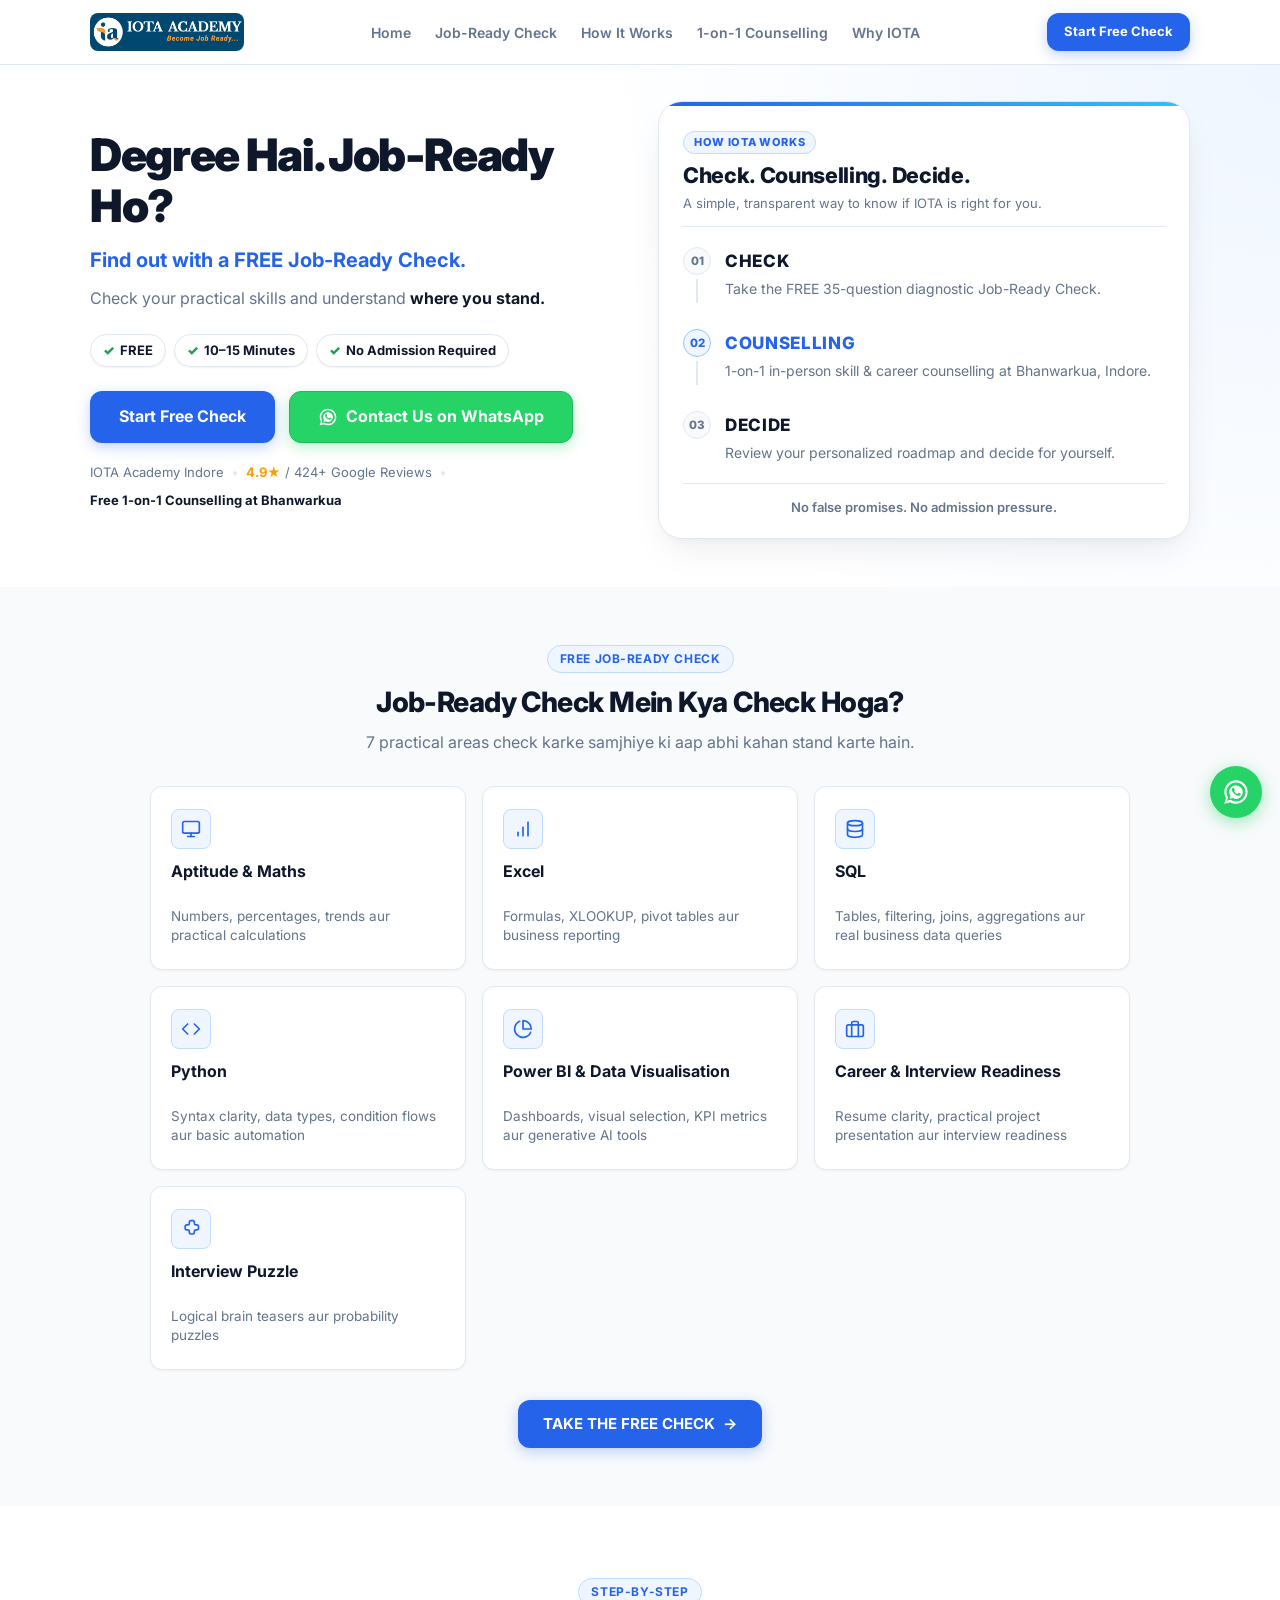
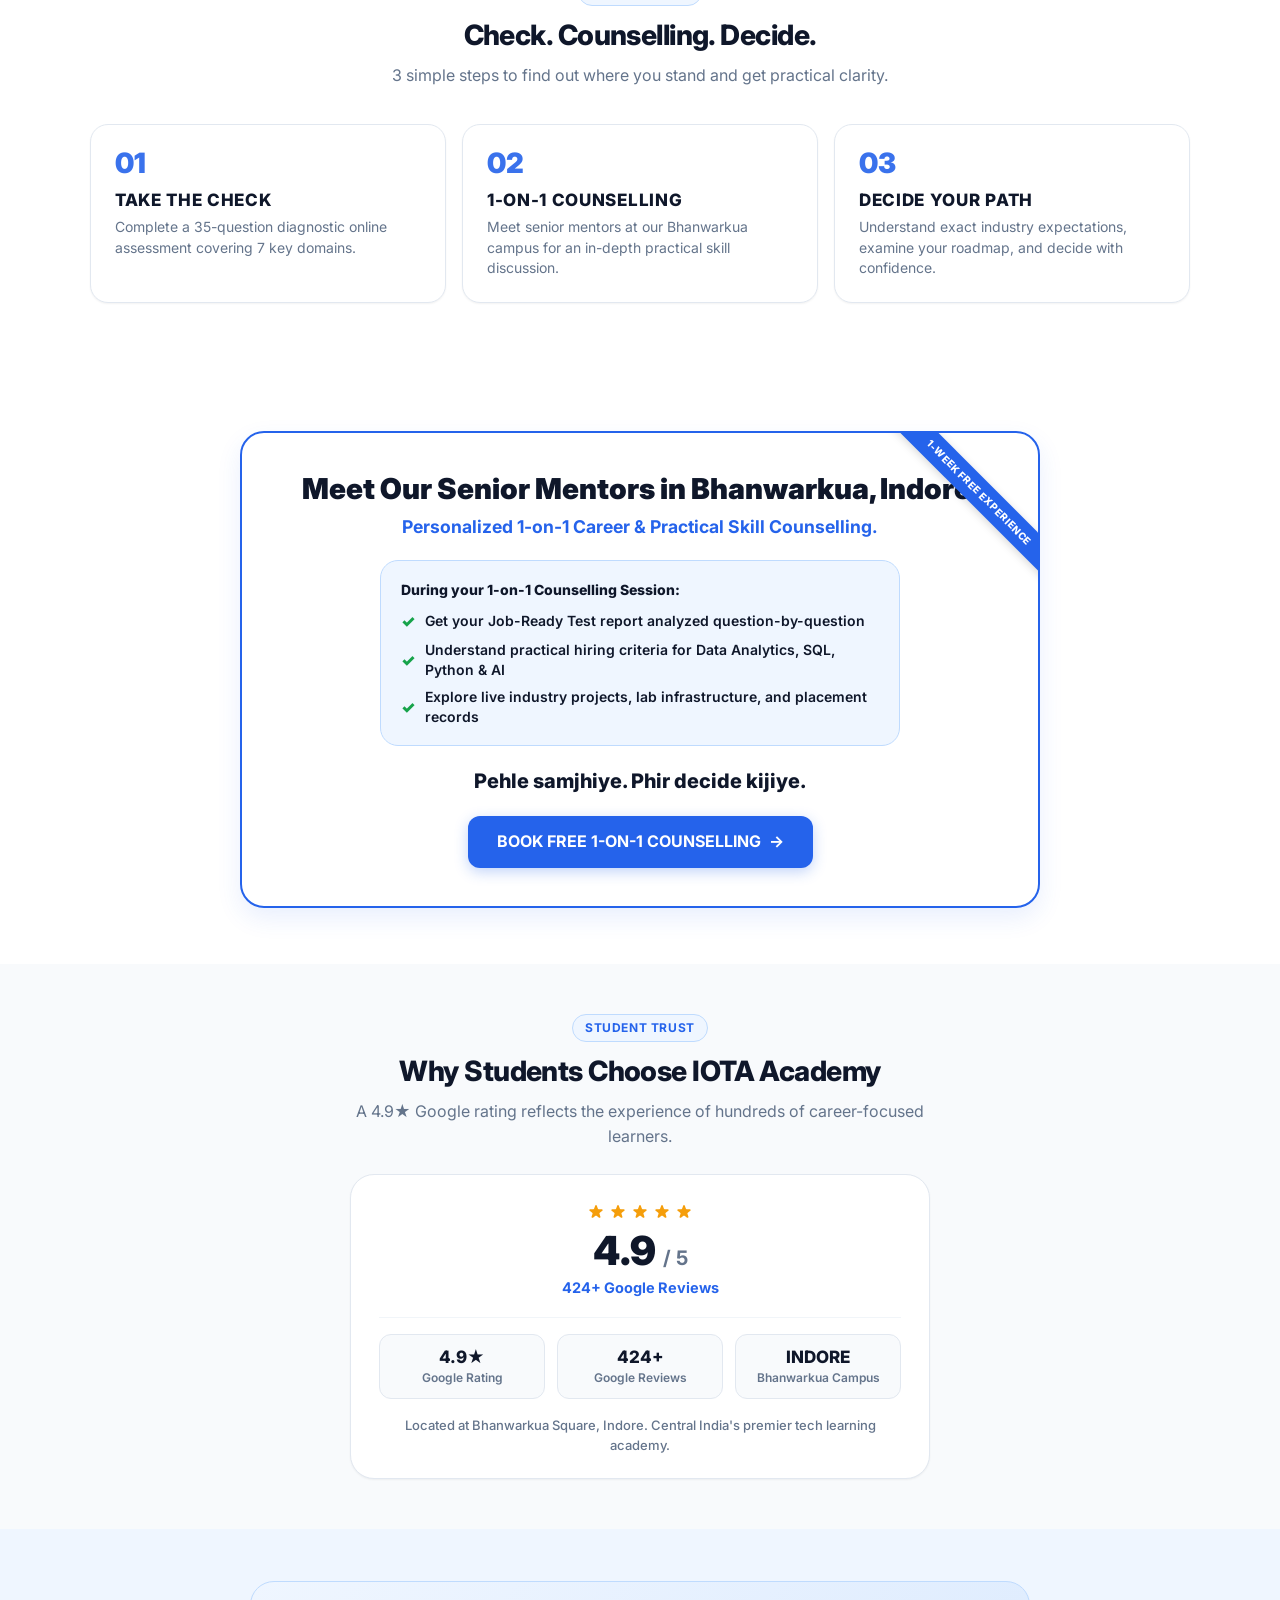
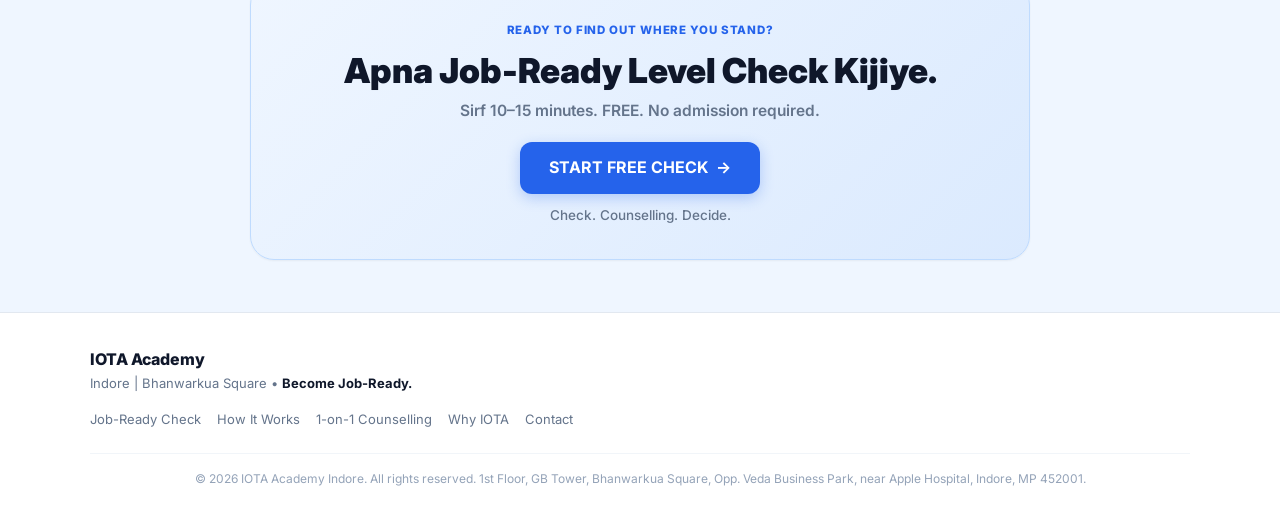
==== commit 2617e044: "question changes" ====
--- a/indore.html
+++ b/indore.html
@@ -101,9 +101,9 @@
             <button type="button" class="btn btn-primary btn-lg js-start-check" id="hero-primary-cta">
               Start Free Check
             </button>
-            <a href="https://wa.me/917024040225?text=Hi%20IOTA%20Academy%20Indore%2C%20I%20want%20to%20connect%20regarding%20the%20Job-Ready%20Check."
+            <a href="https://wa.me/916266788172?text=Hi%20IOTA%20Academy%20Indore%2C%20I%20want%20to%20connect%20regarding%20the%20Job-Ready%20Check."
               target="_blank" rel="noopener noreferrer" class="btn btn-whatsapp btn-lg js-whatsapp-link"
-              data-wa-type="HERO_CONTACT" id="hero-whatsapp-cta" title="Chat on WhatsApp (7024040225)">
+              data-wa-type="HERO_CONTACT" id="hero-whatsapp-cta" title="Chat on WhatsApp (6266788172)">
               <svg class="btn-wa-icon" viewBox="0 0 24 24" width="20" height="20" fill="currentColor"
                 aria-hidden="true">
                 <path
@@ -140,7 +140,7 @@
               </div>
               <div class="step-content">
                 <h4 class="step-title">CHECK</h4>
-                <p class="step-desc">Take the FREE 30-question diagnostic Job-Ready Check.</p>
+                <p class="step-desc">Take the FREE 35-question diagnostic Job-Ready Check.</p>
               </div>
             </div>
 
@@ -187,12 +187,12 @@
         <span class="section-tag">FREE JOB-READY CHECK</span>
         <h2 class="section-title">Job-Ready Check Mein Kya Check Hoga?</h2>
         <p class="section-subtitle">
-          6 practical areas check karke samjhiye ki aap abhi kahan stand karte hain.
+          7 practical areas check karke samjhiye ki aap abhi kahan stand karte hain.
         </p>
       </div>
 
       <div class="skills-grid">
-        <!-- Card 1: Logical & Quantitative Thinking -->
+        <!-- Card 1: Aptitude & Maths -->
         <div class="skill-card">
           <div class="skill-icon-wrap" aria-hidden="true">
             <svg class="skill-icon" viewBox="0 0 24 24" width="20" height="20" fill="none" stroke="currentColor"
@@ -203,12 +203,12 @@
             </svg>
           </div>
           <div class="skill-info">
-            <h3 class="skill-title">Logical & Quantitative Thinking</h3>
-            <p class="skill-desc">Numbers, percentages, trends aur practical logical patterns</p>
-          </div>
-        </div>
-
-        <!-- Card 2: Excel & Data Handling -->
+            <h3 class="skill-title">Aptitude & Maths</h3>
+            <p class="skill-desc">Numbers, percentages, trends aur practical calculations</p>
+          </div>
+        </div>
+
+        <!-- Card 2: Excel -->
         <div class="skill-card">
           <div class="skill-icon-wrap" aria-hidden="true">
             <svg class="skill-icon" viewBox="0 0 24 24" width="20" height="20" fill="none" stroke="currentColor"
@@ -219,12 +219,12 @@
             </svg>
           </div>
           <div class="skill-info">
-            <h3 class="skill-title">Excel & Data Handling</h3>
-            <p class="skill-desc">Formulas, VLOOKUP, pivot tables aur business reporting</p>
-          </div>
-        </div>
-
-        <!-- Card 3: SQL & Database Thinking -->
+            <h3 class="skill-title">Excel</h3>
+            <p class="skill-desc">Formulas, XLOOKUP, pivot tables aur business reporting</p>
+          </div>
+        </div>
+
+        <!-- Card 3: SQL -->
         <div class="skill-card">
           <div class="skill-icon-wrap" aria-hidden="true">
             <svg class="skill-icon" viewBox="0 0 24 24" width="20" height="20" fill="none" stroke="currentColor"
@@ -235,12 +235,12 @@
             </svg>
           </div>
           <div class="skill-info">
-            <h3 class="skill-title">SQL & Database Thinking</h3>
+            <h3 class="skill-title">SQL</h3>
             <p class="skill-desc">Tables, filtering, joins, aggregations aur real business data queries</p>
           </div>
         </div>
 
-        <!-- Card 4: Python & Data Understanding -->
+        <!-- Card 4: Python -->
         <div class="skill-card">
           <div class="skill-icon-wrap" aria-hidden="true">
             <svg class="skill-icon" viewBox="0 0 24 24" width="20" height="20" fill="none" stroke="currentColor"
@@ -250,12 +250,12 @@
             </svg>
           </div>
           <div class="skill-info">
-            <h3 class="skill-title">Python & Data Understanding</h3>
+            <h3 class="skill-title">Python</h3>
             <p class="skill-desc">Syntax clarity, data types, condition flows aur basic automation</p>
           </div>
         </div>
 
-        <!-- Card 5: Power BI, Visualisation & AI -->
+        <!-- Card 5: Power BI & Data Visualisation -->
         <div class="skill-card">
           <div class="skill-icon-wrap" aria-hidden="true">
             <svg class="skill-icon" viewBox="0 0 24 24" width="20" height="20" fill="none" stroke="currentColor"
@@ -265,22 +265,37 @@
             </svg>
           </div>
           <div class="skill-info">
-            <h3 class="skill-title">Power BI, Visualisation & AI</h3>
+            <h3 class="skill-title">Power BI & Data Visualisation</h3>
             <p class="skill-desc">Dashboards, visual selection, KPI metrics aur generative AI tools</p>
           </div>
         </div>
 
-        <!-- Card 6: Communication & Career Readiness -->
+        <!-- Card 6: Career & Interview Readiness -->
         <div class="skill-card">
           <div class="skill-icon-wrap" aria-hidden="true">
             <svg class="skill-icon" viewBox="0 0 24 24" width="20" height="20" fill="none" stroke="currentColor"
               stroke-width="2" stroke-linecap="round" stroke-linejoin="round">
-              <path d="M21 15a2 2 0 0 1-2 2H7l-4 4V5a2 2 0 0 1 2-2h14a2 2 0 0 1 2 2z"></path>
+              <rect width="20" height="14" x="2" y="7" rx="2" ry="2"></rect>
+              <path d="M16 21V5a2 2 0 0 0-2-2h-4a2 2 0 0 0-2 2v16"></path>
             </svg>
           </div>
           <div class="skill-info">
-            <h3 class="skill-title">Communication & Career Readiness</h3>
-            <p class="skill-desc">Workplace communication, email ethics, resume clarity aur interview basics</p>
+            <h3 class="skill-title">Career & Interview Readiness</h3>
+            <p class="skill-desc">Resume clarity, practical project presentation aur interview readiness</p>
+          </div>
+        </div>
+
+        <!-- Card 7: Interview Puzzle -->
+        <div class="skill-card">
+          <div class="skill-icon-wrap" aria-hidden="true">
+            <svg class="skill-icon" viewBox="0 0 24 24" width="20" height="20" fill="none" stroke="currentColor"
+              stroke-width="2" stroke-linecap="round" stroke-linejoin="round">
+              <path d="M14 2a2 2 0 0 1 2 2v1a2 2 0 0 0 2 2h1a2 2 0 0 1 2 2v2a2 2 0 0 1-2 2h-1a2 2 0 0 0-2 2v1a2 2 0 0 1-2 2h-2a2 2 0 0 1-2-2v-1a2 2 0 0 0-2-2H7a2 2 0 0 1-2-2v-2a2 2 0 0 1 2-2h1a2 2 0 0 0 2-2V4a2 2 0 0 1 2-2h2z"></path>
+            </svg>
+          </div>
+          <div class="skill-info">
+            <h3 class="skill-title">Interview Puzzle</h3>
+            <p class="skill-desc">Logical brain teasers aur probability puzzles</p>
           </div>
         </div>
       </div>
@@ -313,21 +328,23 @@
         <div class="step-card">
           <div class="step-number">01</div>
           <h3 class="step-title">Take the Check</h3>
-          <p class="step-desc">Complete a 30-question diagnostic online assessment covering 6 key domains.</p>
+          <p class="step-desc">Complete a 35-question diagnostic online assessment covering 7 key domains.</p>
         </div>
 
         <!-- Step 2 -->
         <div class="step-card">
           <div class="step-number">02</div>
           <h3 class="step-title">1-on-1 Counselling</h3>
-          <p class="step-desc">Meet senior mentors at our Bhanwarkua campus for an in-depth practical skill discussion.</p>
+          <p class="step-desc">Meet senior mentors at our Bhanwarkua campus for an in-depth practical skill discussion.
+          </p>
         </div>
 
         <!-- Step 3 -->
         <div class="step-card">
           <div class="step-number">03</div>
           <h3 class="step-title">Decide Your Path</h3>
-          <p class="step-desc">Understand exact industry expectations, examine your roadmap, and decide with confidence.</p>
+          <p class="step-desc">Understand exact industry expectations, examine your roadmap, and decide with confidence.
+          </p>
         </div>
       </div>
     </div>
@@ -478,7 +495,8 @@
         </div>
       </div>
       <div class="footer-bottom">
-        &copy; <span id="current-year">2025</span> IOTA Academy Indore. All rights reserved. 1st Floor, GB Tower, Bhanwarkua Square, Opp. Veda Business Park, near Apple Hospital, Indore, MP 452001.
+        &copy; <span id="current-year">2025</span> IOTA Academy Indore. All rights reserved. 1st Floor, GB Tower,
+        Bhanwarkua Square, Opp. Veda Business Park, near Apple Hospital, Indore, MP 452001.
       </div>
     </div>
   </footer>
@@ -517,7 +535,8 @@
         </h2>
         <div class="modal-header-actions">
           <div class="quiz-timer-badge header-timer-badge hidden" id="header-quiz-timer" aria-label="Time Remaining">
-            <svg class="timer-icon" viewBox="0 0 24 24" width="14" height="14" fill="none" stroke="currentColor" stroke-width="2.2" stroke-linecap="round" stroke-linejoin="round">
+            <svg class="timer-icon" viewBox="0 0 24 24" width="14" height="14" fill="none" stroke="currentColor"
+              stroke-width="2.2" stroke-linecap="round" stroke-linejoin="round">
               <circle cx="12" cy="12" r="10"></circle>
               <polyline points="12 6 12 12 16 14"></polyline>
             </svg>
@@ -548,28 +567,31 @@
               <div class="guideline-card">
                 <span class="guideline-icon">⏱️</span>
                 <div class="guideline-text">
-                  <strong>20 Minutes Timer:</strong> Test ke liye 20 min milenge. Time khatam hone par test auto-submit ho jayega.
+                  <strong>20 Minutes Timer:</strong> Test ke liye 20 min milenge. Time khatam hone par test auto-submit
+                  ho jayega.
                 </div>
               </div>
 
               <div class="guideline-card">
                 <span class="guideline-icon">🎯</span>
                 <div class="guideline-text">
-                  <strong>Diagnostic Evaluation:</strong> Har question ka answer dhyan se select karein. Negative marking nahi hai.
+                  <strong>Diagnostic Evaluation:</strong> Har question ka answer dhyan se select karein. Negative
+                  marking nahi hai.
                 </div>
               </div>
 
               <div class="guideline-card">
                 <span class="guideline-icon">🚫</span>
                 <div class="guideline-text">
-                  <strong>No Guesswork:</strong> Apne actual practical knowledge se answer dein taaki result accurate mile.
+                  <strong>No Guesswork:</strong> Apne actual practical knowledge se answer dein taaki result accurate
+                  mile.
                 </div>
               </div>
 
               <div class="guideline-card">
                 <span class="guideline-icon">📊</span>
                 <div class="guideline-text">
-                  <strong>Instant Scorecard:</strong> Test khatam hote hi detailed report milegi.
+                  <strong>Instant Scorecard:</strong> Test khatam hote hi detailed report apko apke WhatsApp pr milegi.
                 </div>
               </div>
             </div>
@@ -601,16 +623,17 @@
         <div id="quiz-step-view" class="hidden">
           <div class="quiz-top-bar">
             <div class="quiz-meta-row">
-              <span class="quiz-counter" id="quiz-counter">Question 1 of 30</span>
+              <span class="quiz-counter" id="quiz-counter">Question 1 of 35</span>
               <div class="quiz-timer-badge" id="quiz-timer-badge" aria-label="Time Remaining">
-                <svg class="timer-icon" viewBox="0 0 24 24" width="16" height="16" fill="none" stroke="currentColor" stroke-width="2.2" stroke-linecap="round" stroke-linejoin="round">
+                <svg class="timer-icon" viewBox="0 0 24 24" width="16" height="16" fill="none" stroke="currentColor"
+                  stroke-width="2.2" stroke-linecap="round" stroke-linejoin="round">
                   <circle cx="12" cy="12" r="10"></circle>
                   <polyline points="12 6 12 12 16 14"></polyline>
                 </svg>
                 <span class="timer-label">Time Left:</span>
                 <span class="timer-digits" id="quiz-timer-display">20:00</span>
               </div>
-              <span class="quiz-category-tag" id="quiz-category-badge">🧮 Logical & Quantitative Thinking</span>
+              <span class="quiz-category-tag" id="quiz-category-badge">🧮 Aptitude & Maths</span>
             </div>
             <div class="progress-track" role="progressbar" aria-valuenow="10" aria-valuemin="0" aria-valuemax="100">
               <div class="progress-fill" id="quiz-progress-bar"></div>
@@ -650,7 +673,8 @@
             <div class="timeout-alert-content">
               <strong class="timeout-alert-title">Samay Samapt (Time's Up)!</strong>
               <p class="timeout-alert-text">
-                Aapka 20 minutes ka exam time complete ho gaya hai aur test automatically submit kar diya gaya hai. Kripya apna scorecard dekhne ke liye apni details bharein.
+                Aapka 20 minutes ka exam time complete ho gaya hai aur test automatically submit kar diya gaya hai.
+                Kripya apna scorecard dekhne ke liye apni details bharein.
               </p>
             </div>
           </div>
@@ -676,65 +700,46 @@
                 <input type="tel" id="lead-phone" class="form-control" placeholder="10-digit WhatsApp number"
                   maxlength="10" required />
               </div>
+              <p class="form-help-text" style="margin-top: 6px; font-size: 12px; color: #475569; font-weight: 500;">
+                Enter Valid WhatsApp No. to get the Score in you whatsapp
+              </p>
             </div>
 
             <div id="lead-error-msg" class="form-error-msg hidden" role="alert"></div>
 
             <div style="margin-top: 20px;">
               <button type="submit" class="btn btn-primary btn-full btn-lg" id="lead-submit-btn">
-                SHOW MY JOB-READY SCORE
+                Get Score Report
               </button>
             </div>
           </form>
         </div>
 
-        <!-- STEP 3: RESULT PAGE VIEW -->
-        <div id="result-step-view" class="hidden">
-
-          <!-- Score Box -->
-          <div class="result-header-box">
-            <h3 class="result-main-title">Your Job-Ready Score</h3>
-            <div class="result-score-highlight" id="result-score-val">-- / 100</div>
-            <div class="result-student-tag" id="result-student-name">Report</div>
-
-            <div class="encouraging-box" id="result-encouraging-box">
-              <strong style="color: #2563eb; display: block; margin-bottom: 4px;" id="result-stage-title">Report
-                Generating...</strong>
-              <span id="result-stage-desc">Your personalized job-readiness diagnosis will appear here.</span>
-            </div>
-          </div>
-
-          <!-- Category Breakdown -->
-          <div class="result-skills-wrap">
-            <h4 class="result-section-heading">Skill Breakdown</h4>
-            <div id="result-categories-container">
-              <!-- Rendered dynamically by assessment-indore.js -->
-            </div>
-          </div>
-
-          <!-- Result CTA Card connecting to Indore Branch -->
-          <div class="result-cta-card">
-            <h3>Book Your Free 1-on-1 Career Counselling</h3>
-            <p>Visit IOTA Academy Indore (Bhanwarkua) and get your practical roadmap, doubts, and skill gaps assessed in person.</p>
-
-            <div class="result-cta-buttons">
-              <button type="button" class="btn btn-primary js-book-counselling">
-                BOOK FREE 1-ON-1 COUNSELLING
-              </button>
-              <button type="button" class="btn btn-whatsapp js-whatsapp-link" data-wa-type="AFTER_ASSESSMENT">
-                <svg class="btn-wa-icon" viewBox="0 0 24 24" width="18" height="18" fill="currentColor"
-                  aria-hidden="true">
-                  <path
-                    d="M12.031 6.172c-3.181 0-5.767 2.586-5.768 5.766-.001 1.298.38 2.27 1.019 3.287l-.711 2.598 2.664-.698c.95.518 1.777.781 2.796.781 3.182 0 5.768-2.587 5.768-5.768.001-3.182-2.585-5.768-5.768-5.768zm3.393 8.3c-.149.418-.752.766-1.049.809-.272.039-.623.072-1.012-.054-.251-.081-.575-.195-1.013-.383-1.848-.795-3.047-2.673-3.14-2.797-.093-.124-.753-1.002-.753-1.912 0-.91.477-1.357.647-1.543.17-.186.372-.232.496-.232.124 0 .248.001.356.006.114.006.267-.043.418.32.155.372.528 1.288.574 1.381.047.093.078.202.016.326-.062.124-.093.202-.186.31-.093.109-.196.243-.28.326-.093.093-.19.195-.082.381.109.186.482.795 1.034 1.286.711.633 1.311.83 1.497.923.186.093.295.078.404-.047.109-.124.466-.543.59-.73.124-.186.248-.155.418-.093.17.062 1.086.512 1.272.605.186.093.31.14.356.217.047.078.047.45-.102.868zM12 2C6.477 2 2 6.477 2 12c0 1.89.525 3.66 1.438 5.168L2 22l4.98-1.306A9.957 9.957 0 0 0 12 22c5.523 0 10-4.477 10-10S17.523 2 12 2zm0 18.167c-1.604 0-3.096-.454-4.364-1.238l-.313-.193-2.947.773.786-2.87-.212-.338A8.132 8.132 0 0 1 3.833 12c0-4.503 3.664-8.167 8.167-8.167 4.503 0 8.167 3.664 8.167 8.167 0 4.503-3.664 8.167-8.167 8.167z" />
-                </svg>
-                <span>WhatsApp Us</span>
-              </button>
-            </div>
-          </div>
-
-        </div>
-
-      </div>
+
+
+        <!-- Result CTA Card connecting to Indore Branch -->
+        <div class="result-cta-card">
+          <h3>Book Your Free 1-on-1 Career Counselling</h3>
+          <p>Visit IOTA Academy Indore (Bhanwarkua) and get your practical roadmap, doubts, and skill gaps assessed in
+            person.</p>
+
+          <div class="result-cta-buttons">
+            <button type="button" class="btn btn-primary js-book-counselling">
+              BOOK FREE 1-ON-1 COUNSELLING
+            </button>
+            <button type="button" class="btn btn-whatsapp js-whatsapp-link" data-wa-type="AFTER_ASSESSMENT">
+              <svg class="btn-wa-icon" viewBox="0 0 24 24" width="18" height="18" fill="currentColor"
+                aria-hidden="true">
+                <path
+                  d="M12.031 6.172c-3.181 0-5.767 2.586-5.768 5.766-.001 1.298.38 2.27 1.019 3.287l-.711 2.598 2.664-.698c.95.518 1.777.781 2.796.781 3.182 0 5.768-2.587 5.768-5.768.001-3.182-2.585-5.768-5.768-5.768zm3.393 8.3c-.149.418-.752.766-1.049.809-.272.039-.623.072-1.012-.054-.251-.081-.575-.195-1.013-.383-1.848-.795-3.047-2.673-3.14-2.797-.093-.124-.753-1.002-.753-1.912 0-.91.477-1.357.647-1.543.17-.186.372-.232.496-.232.124 0 .248.001.356.006.114.006.267-.043.418.32.155.372.528 1.288.574 1.381.047.093.078.202.016.326-.062.124-.093.202-.186.31-.093.109-.196.243-.28.326-.093.093-.19.195-.082.381.109.186.482.795 1.034 1.286.711.633 1.311.83 1.497.923.186.093.295.078.404-.047.109-.124.466-.543.59-.73.124-.186.248-.155.418-.093.17.062 1.086.512 1.272.605.186.093.31.14.356.217.047.078.047.45-.102.868zM12 2C6.477 2 2 6.477 2 12c0 1.89.525 3.66 1.438 5.168L2 22l4.98-1.306A9.957 9.957 0 0 0 12 22c5.523 0 10-4.477 10-10S17.523 2 12 2zm0 18.167c-1.604 0-3.096-.454-4.364-1.238l-.313-.193-2.947.773.786-2.87-.212-.338A8.132 8.132 0 0 1 3.833 12c0-4.503 3.664-8.167 8.167-8.167 4.503 0 8.167 3.664 8.167 8.167 0 4.503-3.664 8.167-8.167 8.167z" />
+              </svg>
+              <span>WhatsApp Us</span>
+            </button>
+          </div>
+        </div>
+
+      </div>
+
     </div>
   </div>
 
@@ -747,8 +752,7 @@
         <h4 style="font-weight: 800; font-size: 15px; color: #0f172a;">
           Book Free 1-on-1 Counselling at Bhanwarkua
         </h4>
-        <button type="button" class="modal-close-btn"
-          onclick="IOTA_ASSESSMENT.closeCounsellingBooking()">✕</button>
+        <button type="button" class="modal-close-btn" onclick="IOTA_ASSESSMENT.closeCounsellingBooking()">✕</button>
       </div>
       <div class="modal-body">
         <p style="font-size: 13.5px; color: #64748b; margin-bottom: 18px;">
@@ -794,6 +798,36 @@
   </div>
 
   <!-- =======================================================================
+       JOB-READY CHECK SUBMISSION REPORT POPUP MODAL
+       ======================================================================= -->
+  <div class="modal-overlay hidden" id="report-sent-modal" role="dialog" aria-modal="true"
+    onclick="if(event.target === this) IOTA_ASSESSMENT.closeReportModal()">
+    <div class="modal-card" style="max-width: 440px; text-align: center;">
+      <div class="modal-header" style="justify-content: flex-end; border-bottom: none; padding: 14px 18px 0 18px;">
+        <button type="button" class="modal-close-btn" onclick="IOTA_ASSESSMENT.closeReportModal()"
+          aria-label="Close">✕</button>
+      </div>
+      <div class="modal-body" style="padding: 4px 24px 28px 24px;">
+        <div
+          style="width: 58px; height: 58px; margin: 0 auto 16px auto; border-radius: 50%; background: #ecfdf5; color: #10b981; display: flex; align-items: center; justify-content: center; font-size: 26px; font-weight: 800; border: 2px solid #a7f3d0;">
+          ✓
+        </div>
+        <h3 id="report-modal-title"
+          style="font-size: 1.3rem; font-weight: 800; color: #0f172a; margin-bottom: 12px; line-height: 1.35;">
+          Thanks for the Giving the Job Ready Check..
+        </h3>
+        <p id="report-modal-desc" style="font-size: 14.5px; color: #475569; margin-bottom: 24px; line-height: 1.6;">
+          your report is sent to your whatsapp no. <strong id="report-modal-phone" style="color: #0f172a;"></strong>
+        </p>
+        <button type="button" class="btn btn-primary btn-full btn-lg" onclick="IOTA_ASSESSMENT.closeReportModal()"
+          style="font-size: 15px; font-weight: 700;">
+          OK
+        </button>
+      </div>
+    </div>
+  </div>
+
+  <!-- =======================================================================
        SUCCESS CONFIRMATION ALERT MODAL (Call, Address, WhatsApp)
        ======================================================================= -->
   <div class="modal-overlay hidden" id="success-alert-modal" role="dialog" aria-modal="true">
@@ -817,11 +851,11 @@
         <div class="success-options-grid">
 
           <!-- 1. CALL OPTION -->
-          <a id="success-call-btn" href="tel:7024040225" class="success-action-card success-call">
+          <a id="success-call-btn" href="tel:6266788172" class="success-action-card success-call">
             <div class="success-action-icon">📞</div>
             <div class="success-action-info">
               <span class="success-action-label">Call Coordinator Directly</span>
-              <strong class="success-action-value">+91 7024040225</strong>
+              <strong class="success-action-value">+91 6266788172</strong>
             </div>
             <span class="success-action-arrow">→</span>
           </a>
@@ -868,14 +902,14 @@
   <!-- =======================================================================
        JAVASCRIPT MODULES (Indore Edition)
        ======================================================================= -->
-  <script src="config-indore.js"></script>
-  <script src="js/tracking.js"></script>
-  <script src="js/questions-indore.js"></script>
-  <script src="js/assessment-indore.js"></script>
+  <script src="config-indore.js?v=3"></script>
+  <script src="js/tracking.js?v=3"></script>
+  <script src="js/questions-indore.js?v=3"></script>
+  <script src="js/assessment-indore.js?v=3"></script>
   <script>
     // Update footer year dynamically
     document.getElementById('current-year').textContent = new Date().getFullYear();
   </script>
 </body>
 
-</html>
+</html>
